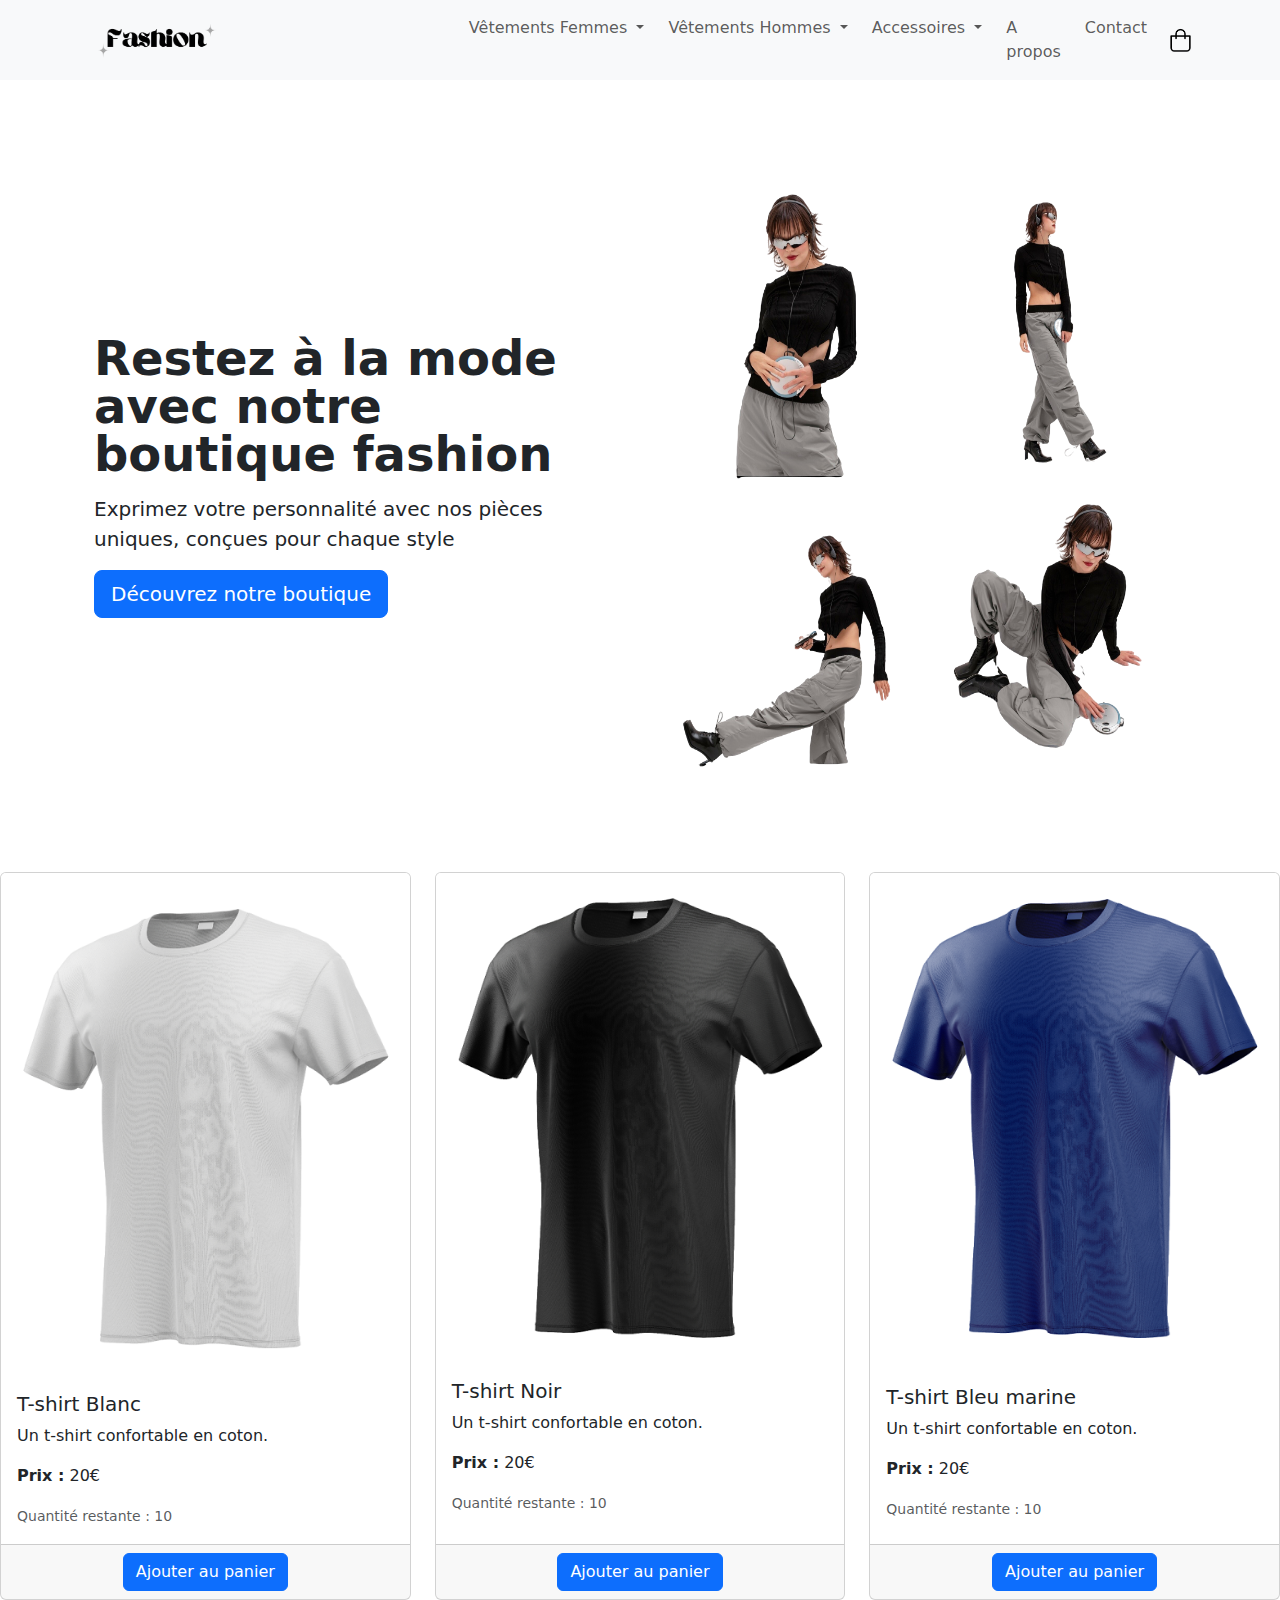
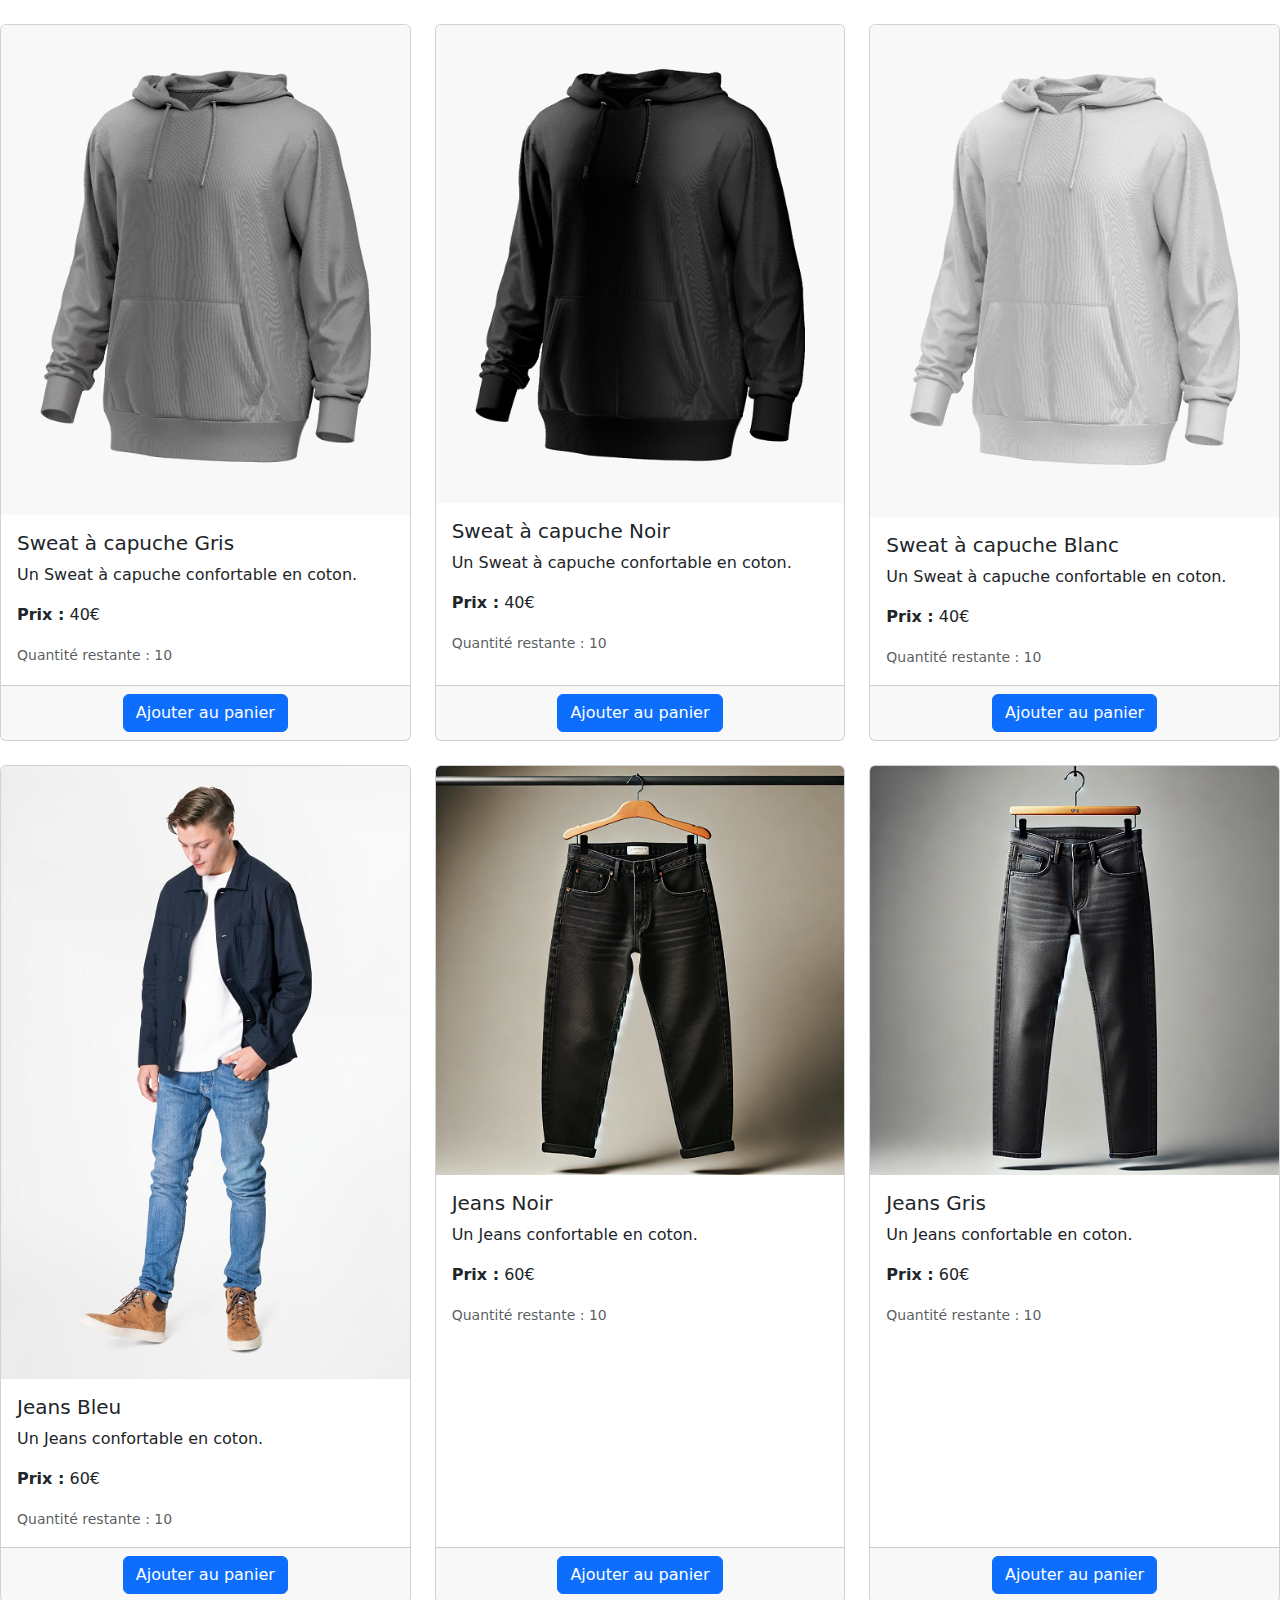
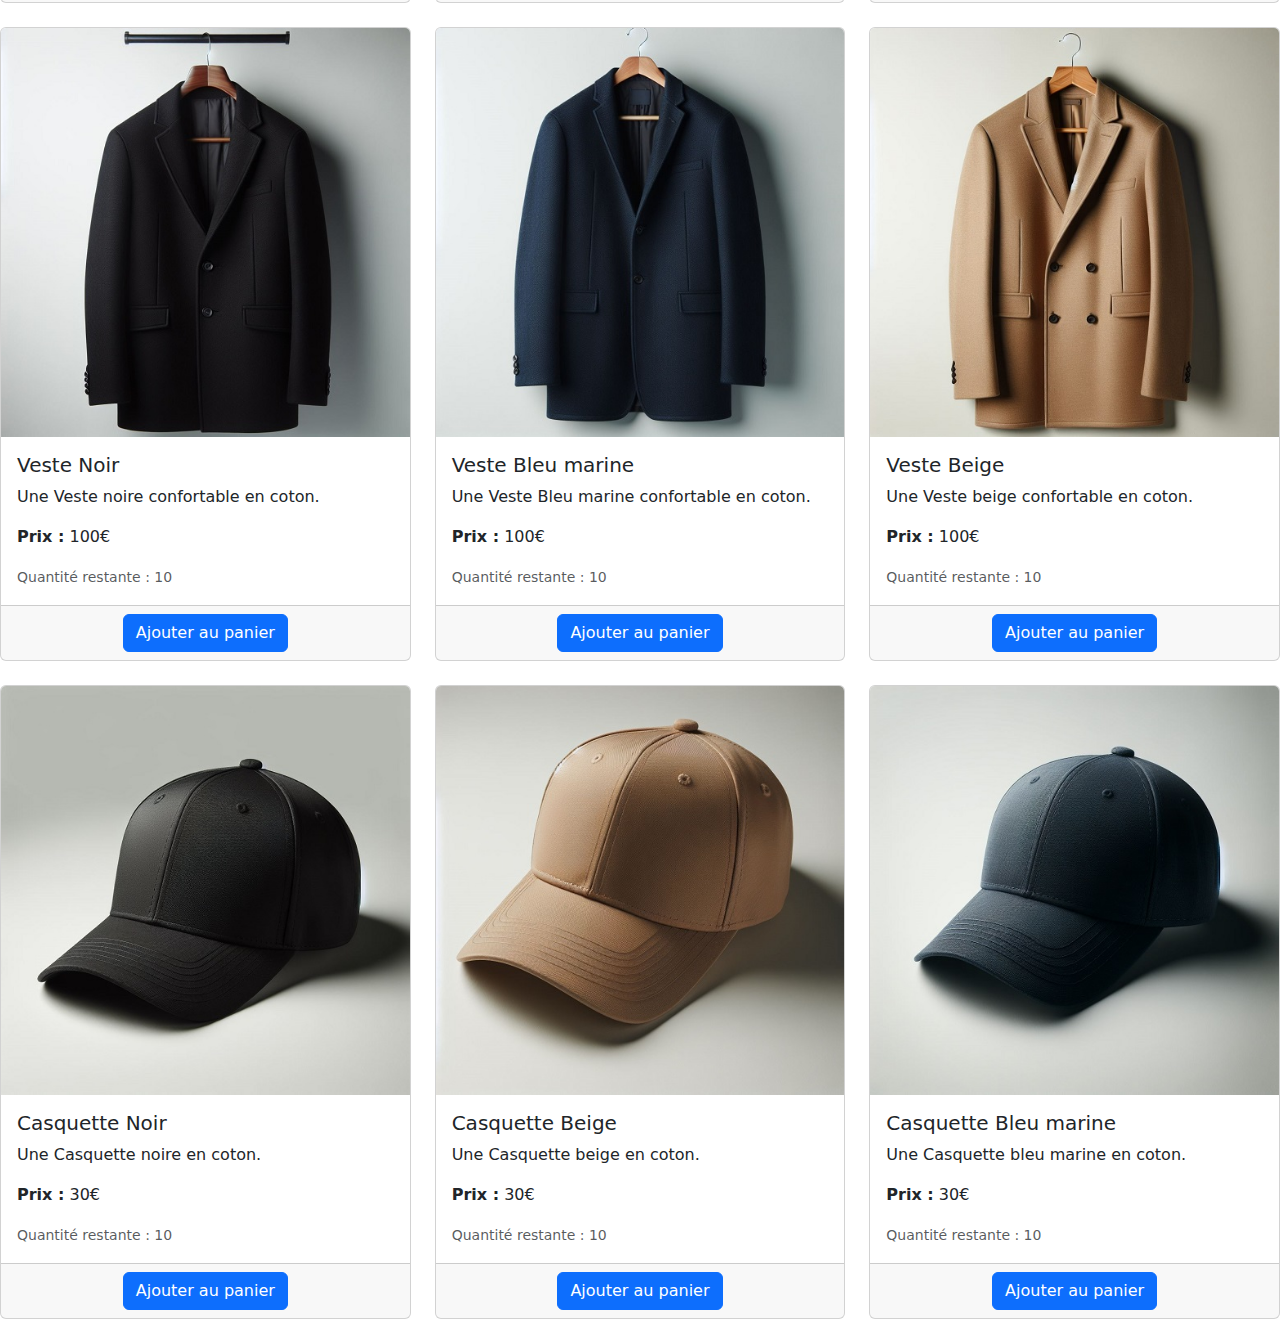
==== index.html @ fe8baa56 "ajout photo banniere, et mise en place banniere html" ====
<!DOCTYPE html>
<html lang="fr">
<head>
    <meta charset="utf-8">
    <meta name="viewport" content="width=device-width, initial-scale=1" />
    <link  rel="stylesheet"  href="style.css">
    <link href="https://cdn.jsdelivr.net/npm/bootstrap@5.3.3/dist/css/bootstrap.min.css" rel="stylesheet" integrity="sha384-QWTKZyjpPEjISv5WaRU9OFeRpok6YctnYmDr5pNlyT2bRjXh0JMhjY6hW+ALEwIH" crossorigin="anonymous">
    <title>Boutique E-Commerce</title>
</head>
<body>
<header>
    <nav class="navbar navbar-expand-lg bg-body-tertiary">
        <div class="container d-flex justify-content-between">
            <a class="navbar-brand" href="#"><img src="images/logo.png" id="logo"></a>

            <button class="navbar-toggler" type="button" data-bs-toggle="collapse" data-bs-target="#navbarSupportedContent" aria-controls="navbarSupportedContent" aria-expanded="false" aria-label="Toggle navigation">
                <span class="navbar-toggler-icon"></span>
            </button>

            <div class="collapse navbar-collapse" id="navbarSupportedContent">
                <ul class="navbar-nav mb-2 mb-lg-0 ms-5 d-flex justify-content-end">
                    <li class="nav-item dropdown me-2">
                        <a class="nav-link dropdown-toggle" href="#" role="button" data-bs-toggle="dropdown" aria-expanded="false">
                            Vêtements Femmes
                        </a>
                        <ul class="dropdown-menu">
                            <li><a class="dropdown-item" href="#">Hauts</a></li>
                            <li><a class="dropdown-item" href="#">Pantalons</a></li>
                        </ul>
                    </li>
                    <li class="nav-item dropdown me-2">
                        <a class="nav-link dropdown-toggle" href="#" role="button" data-bs-toggle="dropdown" aria-expanded="false">
                            Vêtements Hommes
                        </a>
                        <ul class="dropdown-menu">
                            <li><a class="dropdown-item" href="#">Hauts</a></li>
                            <li><a class="dropdown-item" href="#">Pantalons</a></li>
                        </ul>
                    </li>
                    <li class="nav-item dropdown me-2">
                        <a class="nav-link dropdown-toggle" href="#" role="button" data-bs-toggle="dropdown" aria-expanded="false">
                            Accessoires
                        </a>
                        <ul class="dropdown-menu">
                            <li><a class="dropdown-item" href="#">Bijoux</a></li>
                            <li><a class="dropdown-item" href="#">Casquettes</a></li>
                        </ul>
                    </li>
                    <li class="nav-item me-2">
                        <a class="nav-link" href="#">A propos</a>
                    </li>
                    <li class="nav-item me-2">
                        <a class="nav-link" href="#">Contact</a>
                    </li>
                </ul>

                <a href="#" class="nav-link">
                    <img src="images/panier.png" alt="icone panier" id="panier">
                </a>
            </div>
        </div>
    </nav>
</header>
<main>
    <div class="container  px-4 py-5">
        <div class="row flex-lg-row-reverse align-items-center g-5 py-5">
            <div class="col-10 col-sm-8 col-lg-6">
                <img src="images/banniere1.png" class="d-block mx-lg-auto img-fluid" alt="banniere" id="banniere">
            </div>
            <div class="col-lg-6">
                <h1 class="display-5 fw-bold  lh-1 mb-3">Restez à la mode avec notre boutique fashion</h1>
                <p class="lead">Exprimez votre personnalité avec nos pièces uniques, conçues pour chaque style</p>
                <div class="mx-auto">
                    <button type="button" class="btn btn-primary btn-lg mx-auto">Découvrez notre boutique</button>

                </div>
            </div>
        </div>
    </div>
</main>

<div id="catalogue" class="row"></div>







<script src="index.js"></script>
<script src="https://cdn.jsdelivr.net/npm/bootstrap@5.3.3/dist/js/bootstrap.bundle.min.js" integrity="sha384-YvpcrYf0tY3lHB60NNkmXc5s9fDVZLESaAA55NDzOxhy9GkcIdslK1eN7N6jIeHz" crossorigin="anonymous"></script>
</body>
</html>
---- style.css ----
body{
    margin: 0;
    padding: 0;
}

#logo{
    width: 50%;
    height: 50%;
}
#panier{
    width: 35px;
    height: 35px;
}
#banniere{
    width: 600px;
    height: 600px;

}
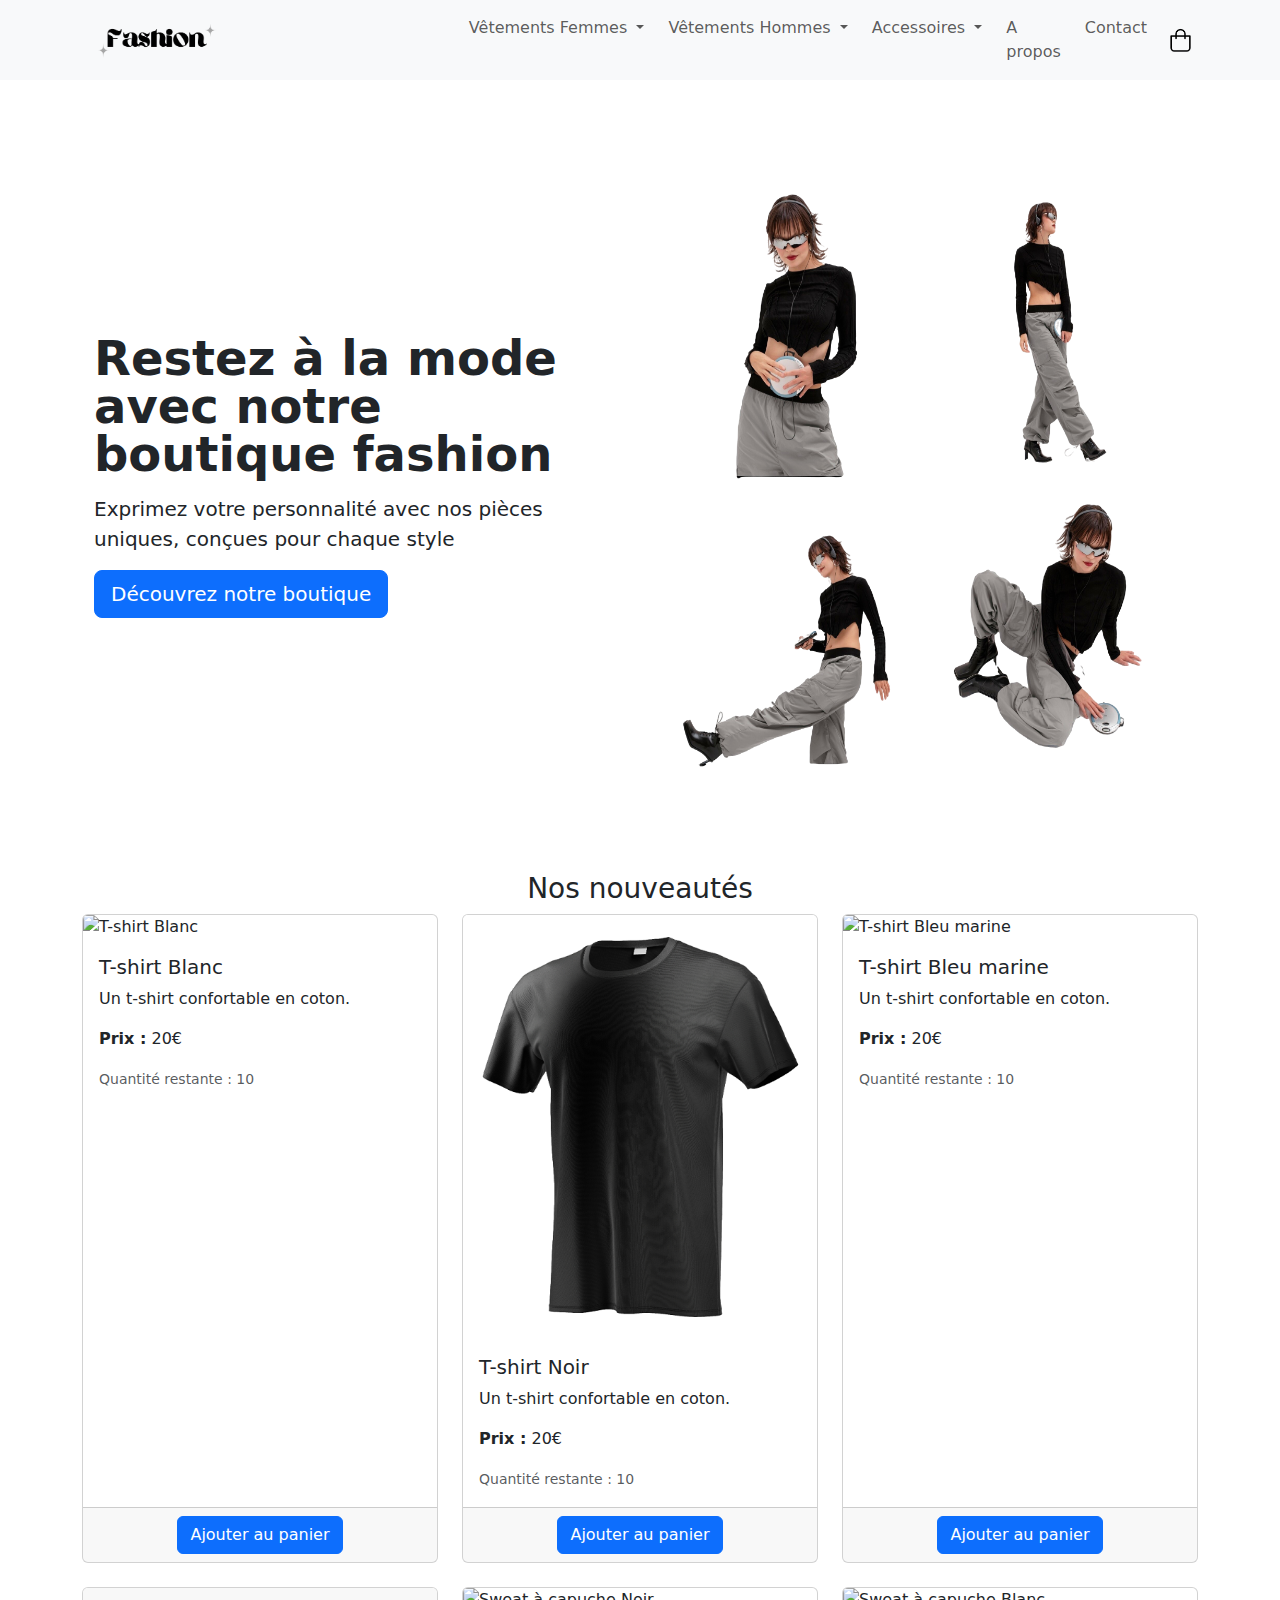
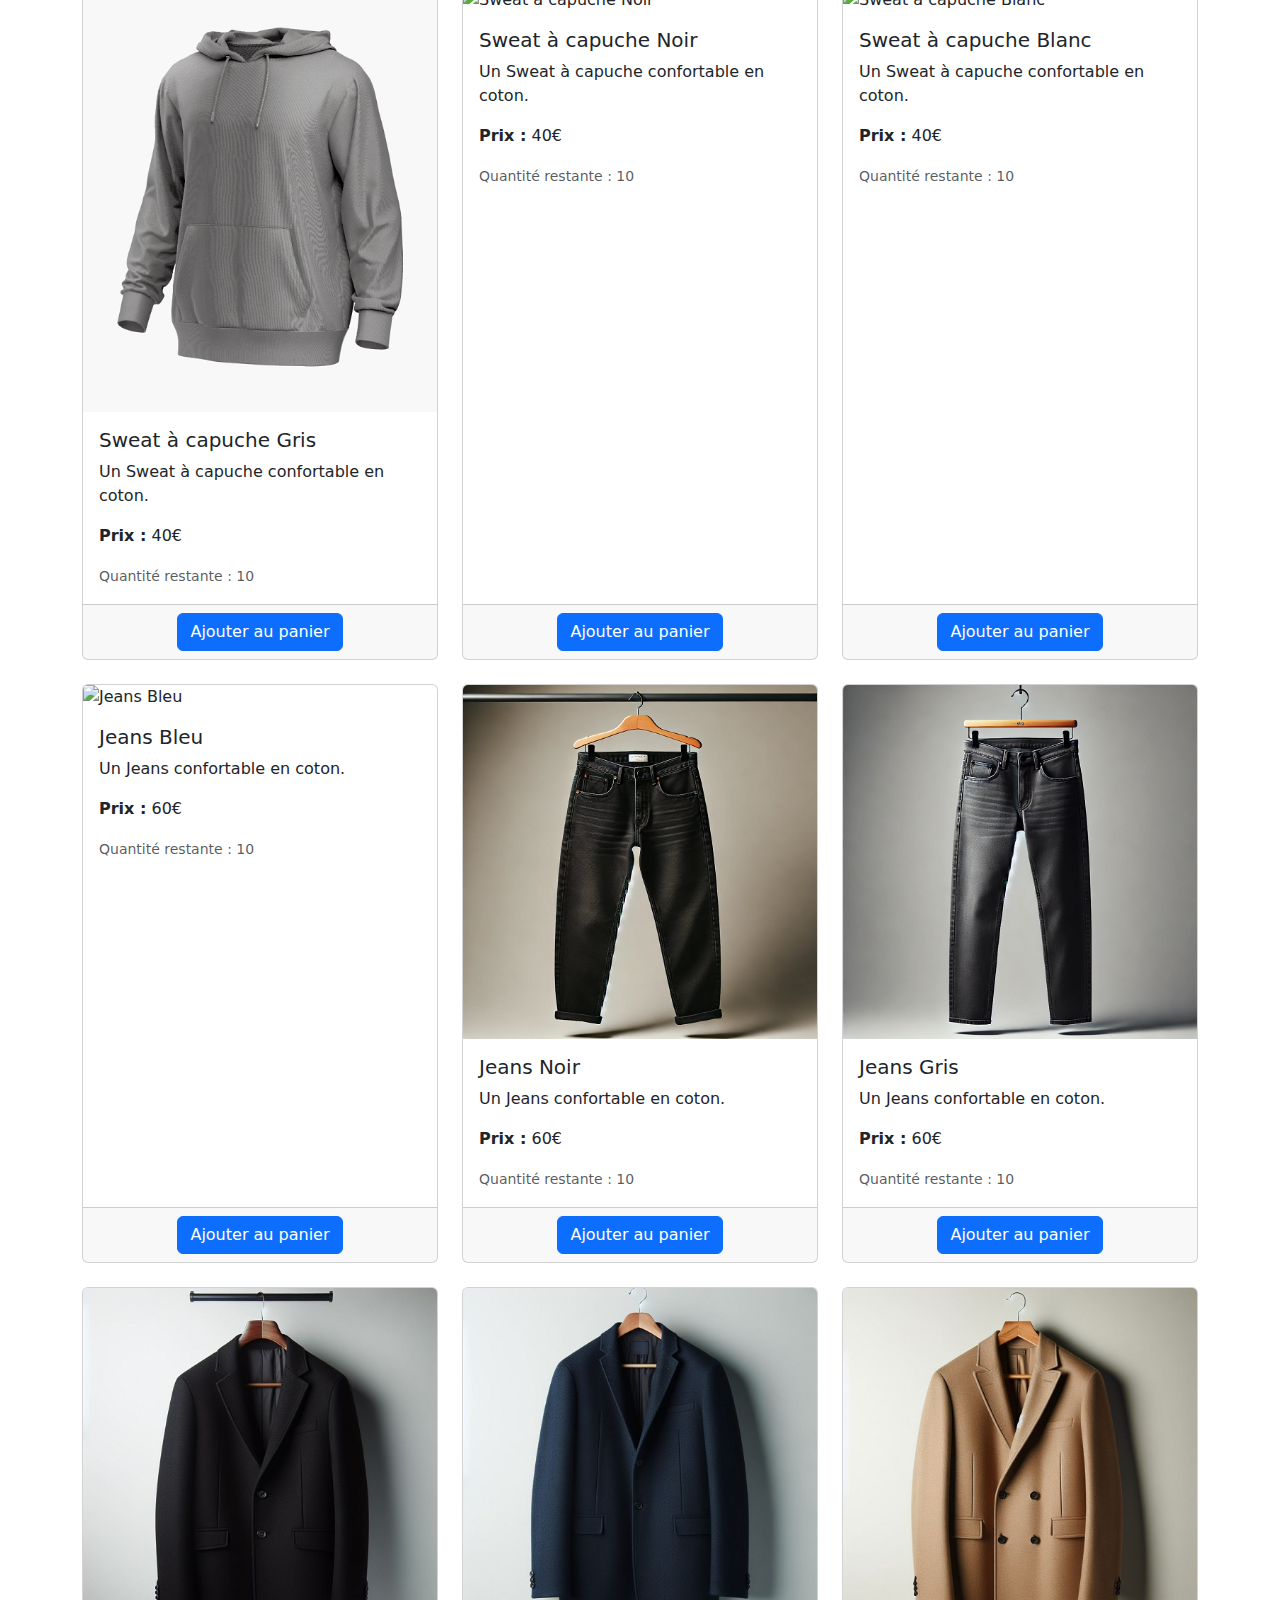
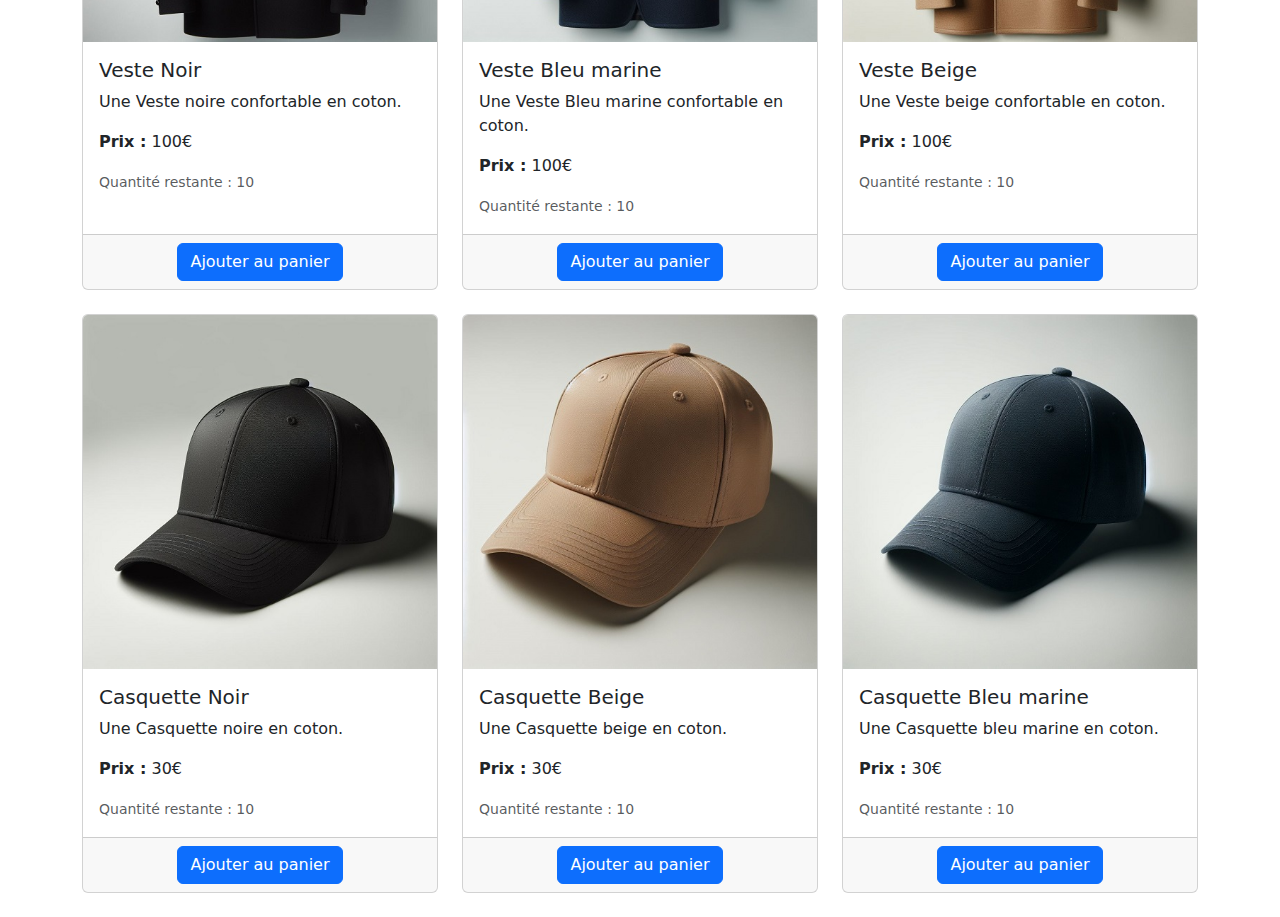
==== commit 73ba97f1: "ajout de la section produits" ====
--- a/index.html
+++ b/index.html
@@ -79,7 +79,20 @@
     </div>
 </main>
 
-<div id="catalogue" class="row"></div>
+<section class="section-products">
+    <div class="container">
+        <div class="row justify-content-center text-center">
+            <div class="col-md-8 col-lg-6">
+                <div class="header">
+                    <h3>Nos nouveautés</h3>
+                </div>
+            </div>
+        </div>
+        <div id="catalogue" class="row">
+
+        </div>
+    </div>
+</section>
 
 
 
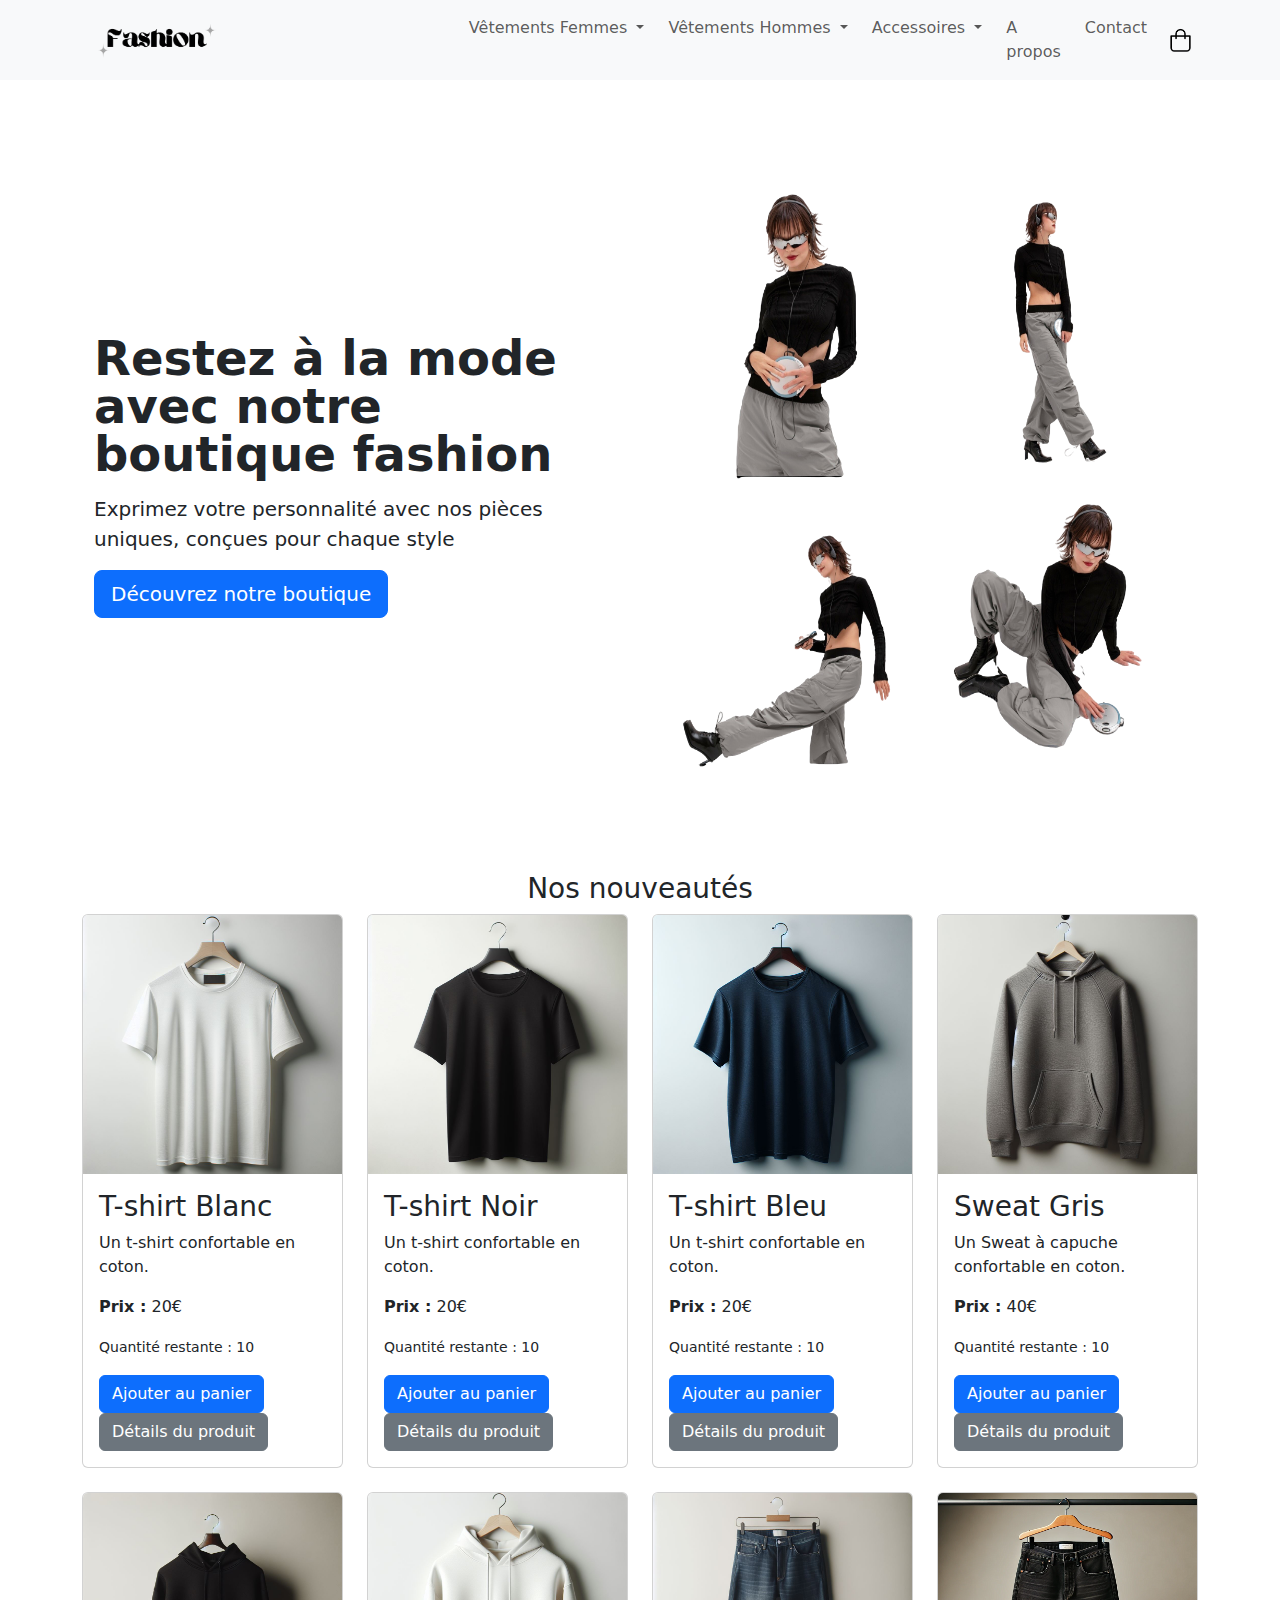
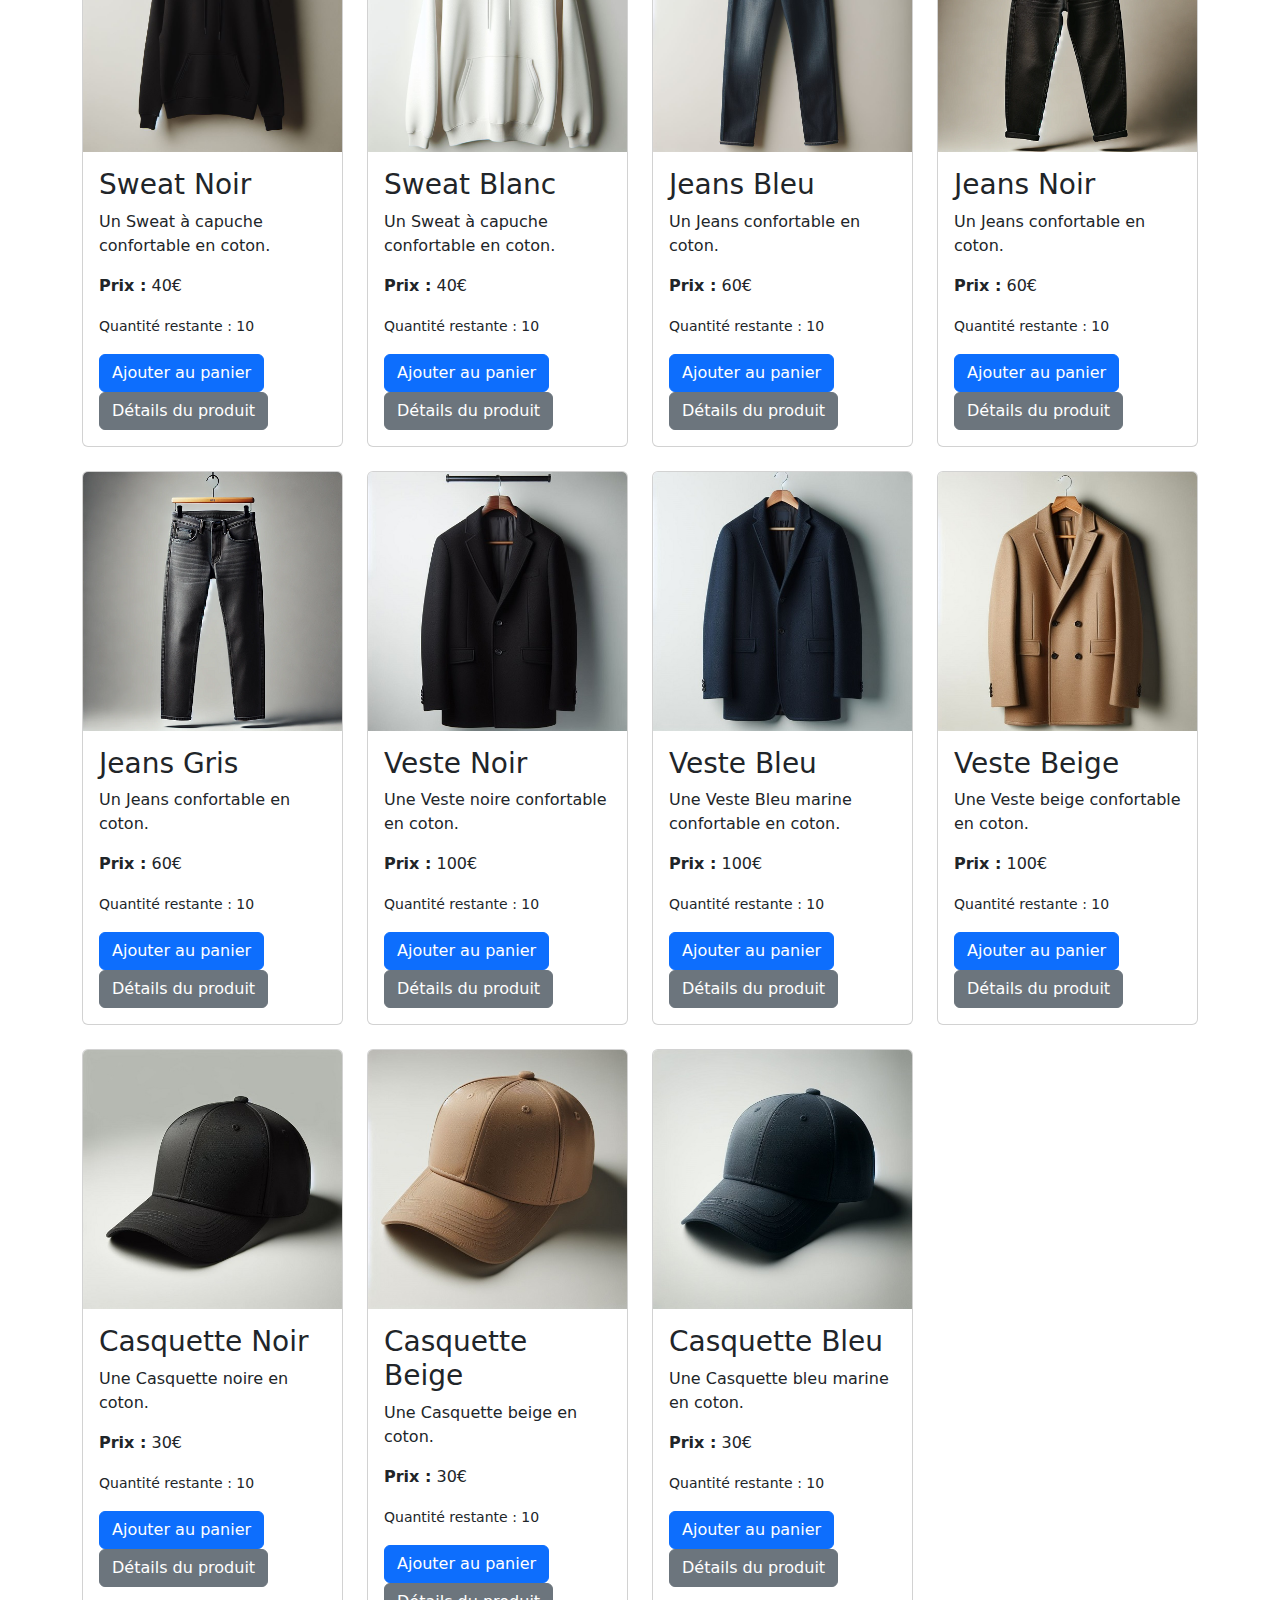
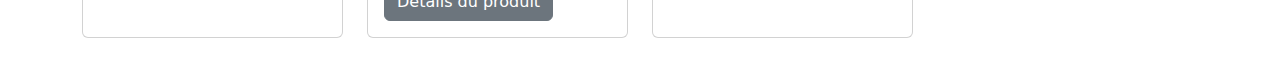
==== commit c3757263: "ajout de la font montserrat" ====
--- a/index.html
+++ b/index.html
@@ -6,6 +6,9 @@
     <link  rel="stylesheet"  href="style.css">
     <link href="https://cdn.jsdelivr.net/npm/bootstrap@5.3.3/dist/css/bootstrap.min.css" rel="stylesheet" integrity="sha384-QWTKZyjpPEjISv5WaRU9OFeRpok6YctnYmDr5pNlyT2bRjXh0JMhjY6hW+ALEwIH" crossorigin="anonymous">
     <title>Boutique E-Commerce</title>
+    <link rel="preconnect" href="https://fonts.googleapis.com">
+    <link rel="preconnect" href="https://fonts.gstatic.com" crossorigin>
+    <link href="https://fonts.googleapis.com/css2?family=Montserrat:ital,wght@0,100..900;1,100..900&display=swap" rel="stylesheet">
 </head>
 <body>
 <header>
--- a/style.css
+++ b/style.css
@@ -15,4 +15,10 @@
     width: 600px;
     height: 600px;
 
+}
+
+#photoProduits{
+    width: 20em;
+    height: 20em;
+    margin: 0 auto;
 }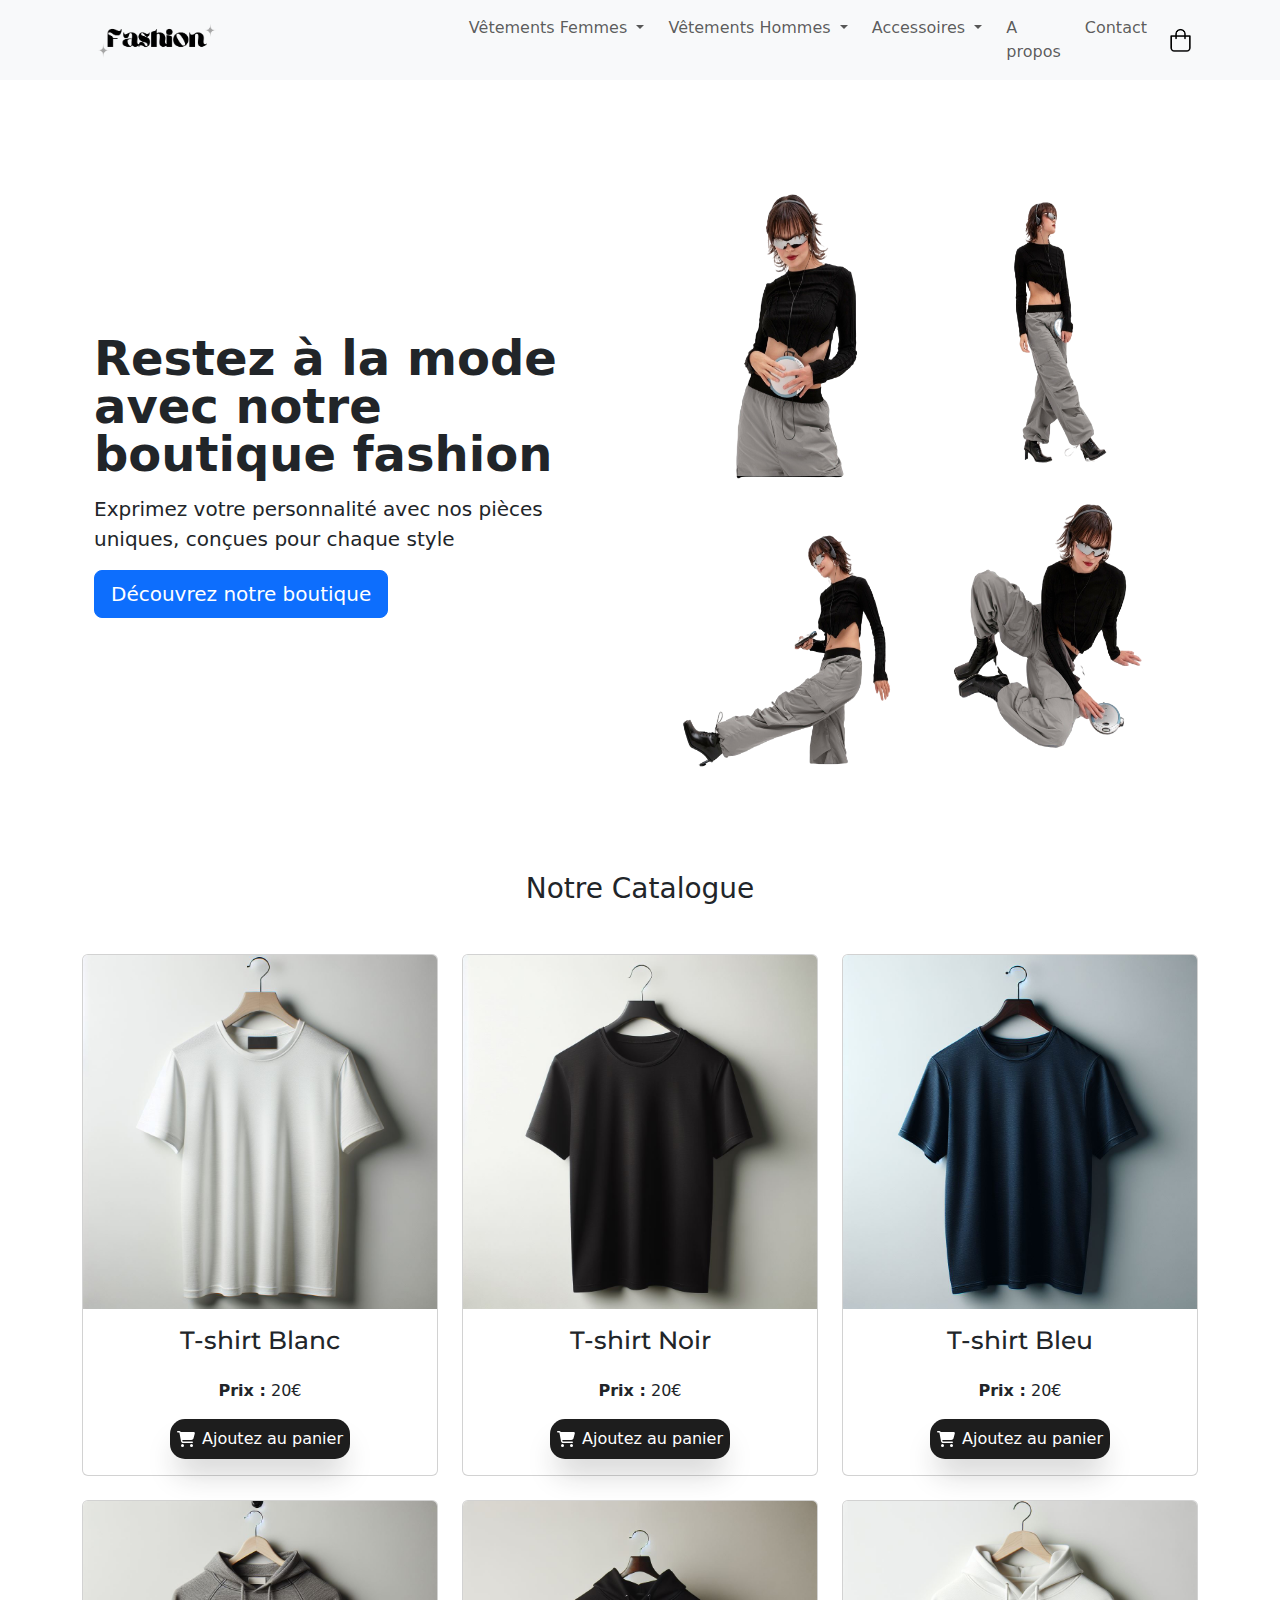
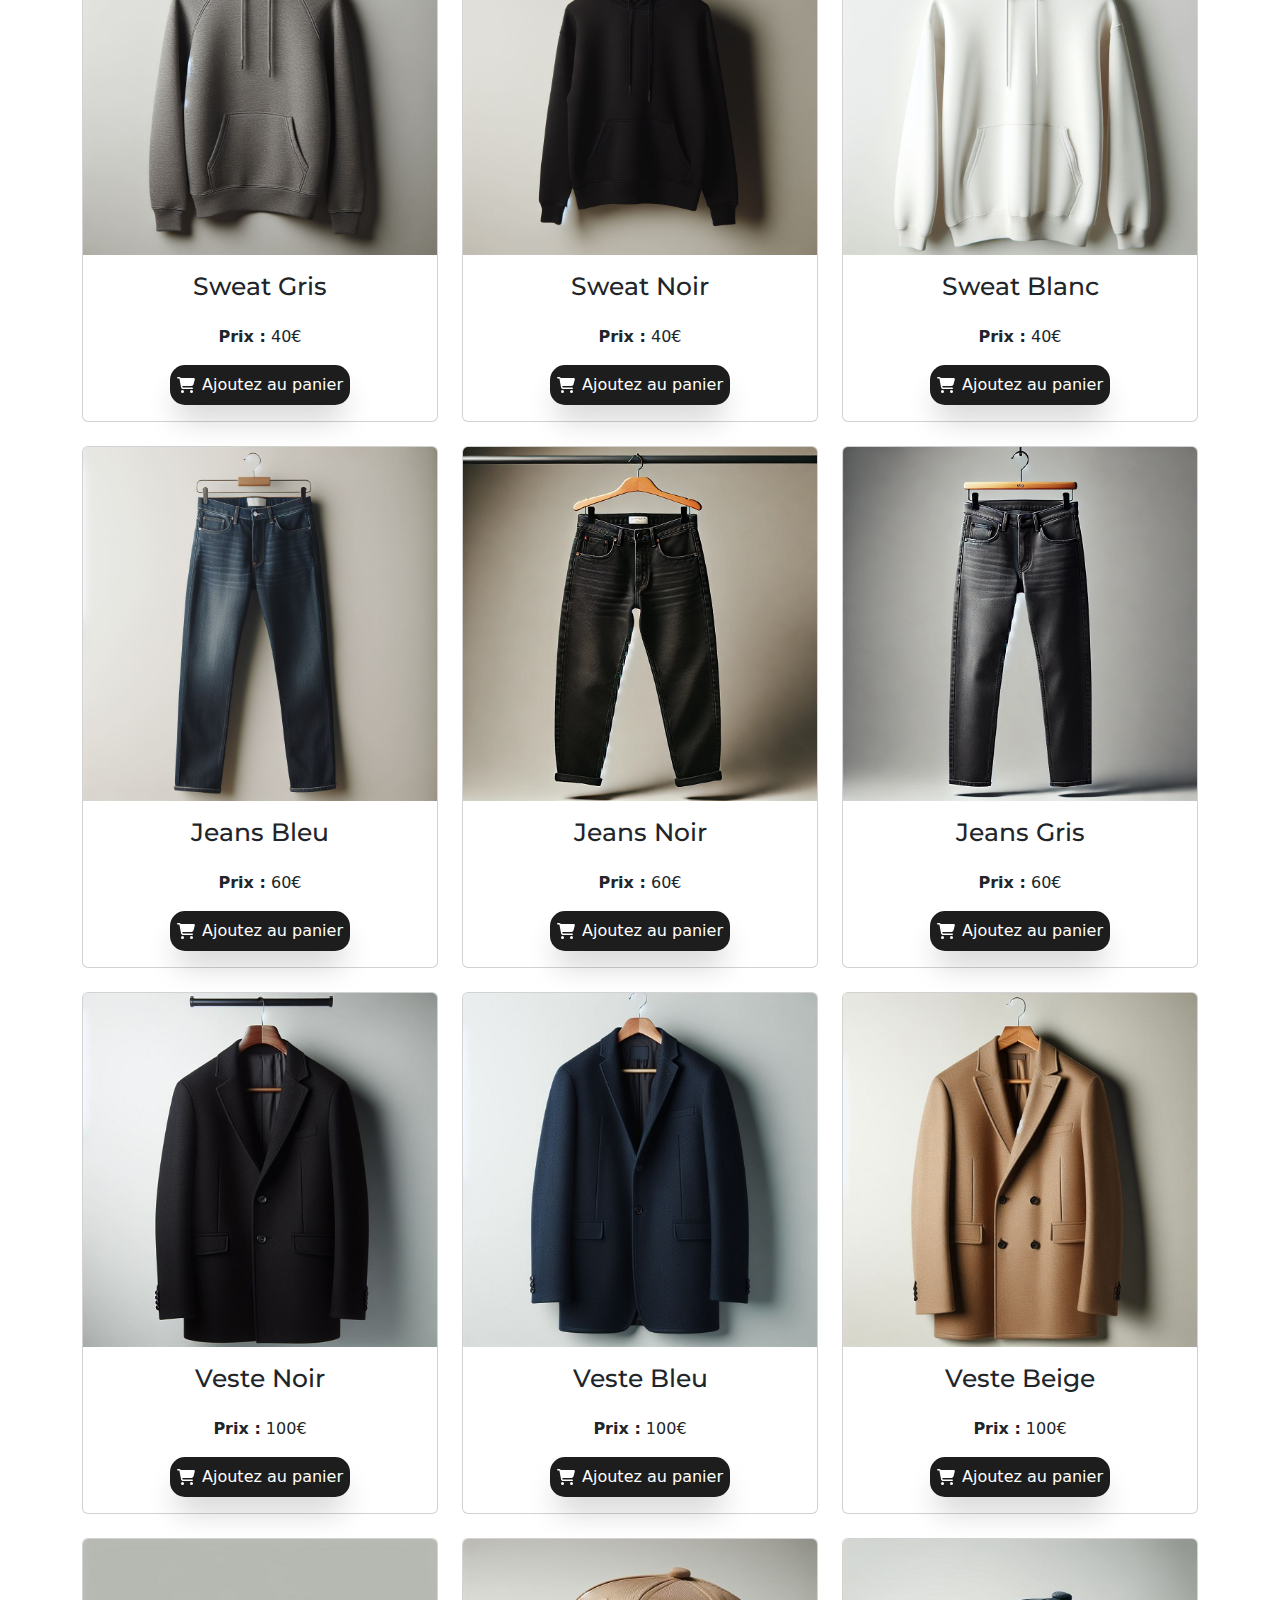
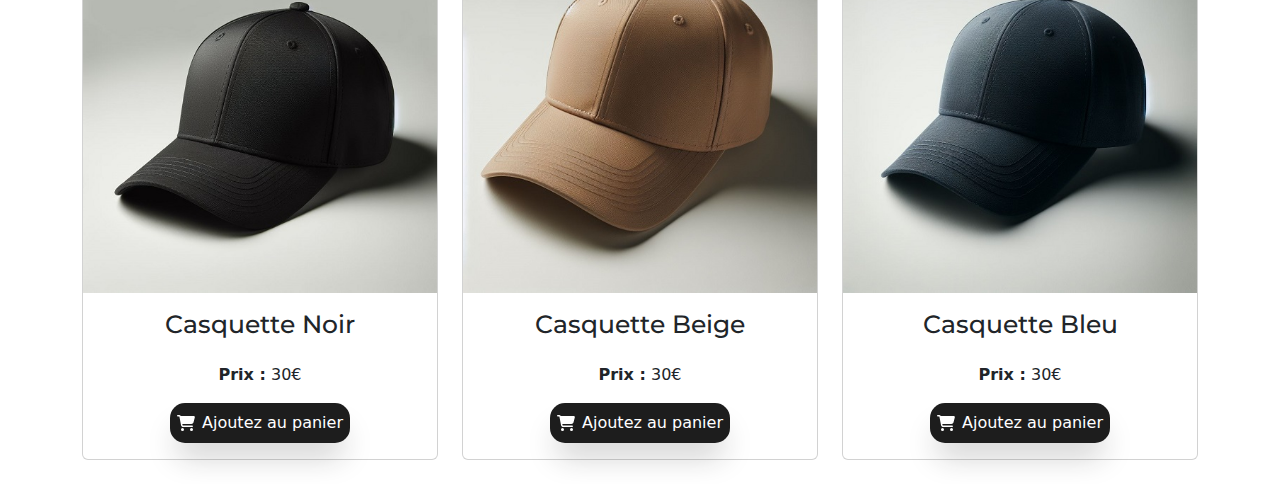
==== commit 05f06051: "ajout de la police poppins" ====
--- a/index.html
+++ b/index.html
@@ -9,6 +9,7 @@
     <link rel="preconnect" href="https://fonts.googleapis.com">
     <link rel="preconnect" href="https://fonts.gstatic.com" crossorigin>
     <link href="https://fonts.googleapis.com/css2?family=Montserrat:ital,wght@0,100..900;1,100..900&display=swap" rel="stylesheet">
+    <link href="https://fonts.googleapis.com/css2?family=Poppins:ital,wght@0,100;0,200;0,300;0,400;0,500;0,600;0,700;0,800;0,900;1,100;1,200;1,300;1,400;1,500;1,600;1,700;1,800;1,900&display=swap" rel="stylesheet">
 </head>
 <body>
 <header>
@@ -87,7 +88,7 @@
         <div class="row justify-content-center text-center">
             <div class="col-md-8 col-lg-6">
                 <div class="header">
-                    <h3>Nos nouveautés</h3>
+                    <h3 class="mb-5" id="titreCatalogue">Notre Catalogue</h3>
                 </div>
             </div>
         </div>
--- a/style.css
+++ b/style.css
@@ -1,3 +1,5 @@
+@import url('https://fonts.googleapis.com/css2?family=Montserrat:ital,wght@0,100..900;1,100..900&display=swap');
+
 body{
     margin: 0;
     padding: 0;
@@ -21,4 +23,110 @@
     width: 20em;
     height: 20em;
     margin: 0 auto;
+}
+
+.product-title{
+    font-family: "Montserrat", sans-serif;
+    font-size: 25px;
+}
+.card-img-top{
+    cursor: pointer;
+}
+.view-details {
+    display: flex;
+    align-items: center;
+    justify-content: center;
+    cursor: pointer;
+    transition: all 0.3s linear;
+    border-radius: 10px;
+    padding: 10px 20px;
+    background-color: transparent;
+    border: none;
+}
+
+.view-details > svg {
+    margin-left: 5px;
+    transition: all 0.4s ease-in;
+}
+
+.view-details:hover > svg {
+    font-size: 1.2em;
+    transform: translateX(6px);
+}
+
+.view-details:hover {
+    box-shadow: 10px 10px 40px #d1d1d1;
+    transform: translateY(-5px);
+}
+
+/*Bouton ajoutez au panier*/
+.cartBtn {
+    width: 180px;
+    height: 40px;
+    border: none;
+    border-radius: 15px;
+    display: flex;
+    align-items: center;
+    justify-content: center;
+    gap: 7px;
+    color: white;
+    font-weight: 500;
+    position: relative;
+    background-color: rgb(29, 29, 29);
+    box-shadow: 0 20px 30px -7px rgba(27, 27, 27, 0.219);
+    transition: all 0.3s ease-in-out;
+    cursor: pointer;
+    overflow: hidden;
+}
+
+.cart {
+    z-index: 2;
+}
+
+.cartBtn:active {
+    transform: scale(0.96);
+}
+
+.product {
+    position: absolute;
+    width: 12px;
+    border-radius: 3px;
+    content: "";
+    left: 23px;
+    bottom: 23px;
+    opacity: 0;
+    z-index: 1;
+    fill: rgb(211, 211, 211);
+}
+
+.cartBtn:hover .product {
+    animation: slide-in-top 1.2s cubic-bezier(0.250, 0.460, 0.450, 0.940) both;
+}
+
+@keyframes slide-in-top {
+    0% {
+        transform: translateY(-30px);
+        opacity: 1;
+    }
+
+    100% {
+        transform: translateY(0) rotate(-90deg);
+        opacity: 1;
+    }
+}
+
+.cartBtn:hover .cart {
+    animation: slide-in-left 1s cubic-bezier(0.250, 0.460, 0.450, 0.940) both;
+}
+
+@keyframes slide-in-left {
+    0% {
+        transform: translateX(-10px);
+        opacity: 0;
+    }
+
+    100% {
+        transform: translateX(0);
+        opacity: 1;
+    }
 }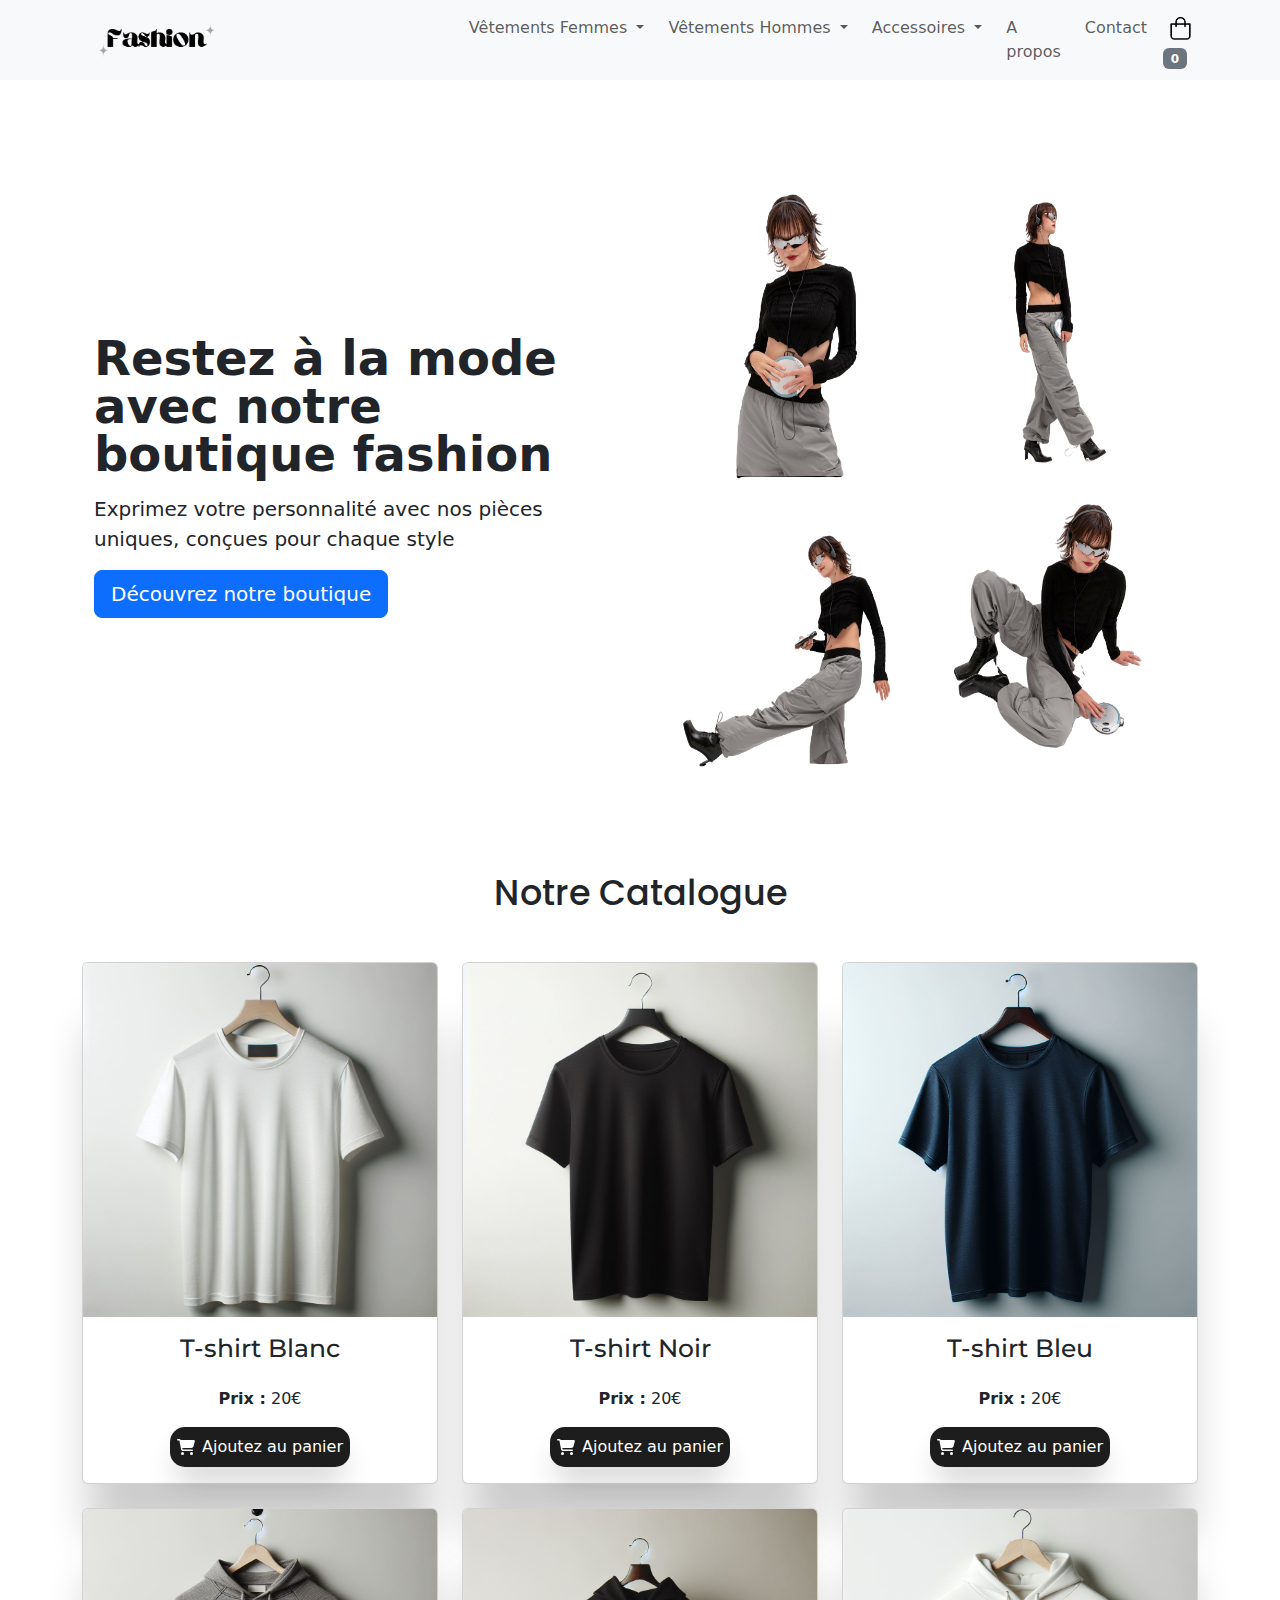
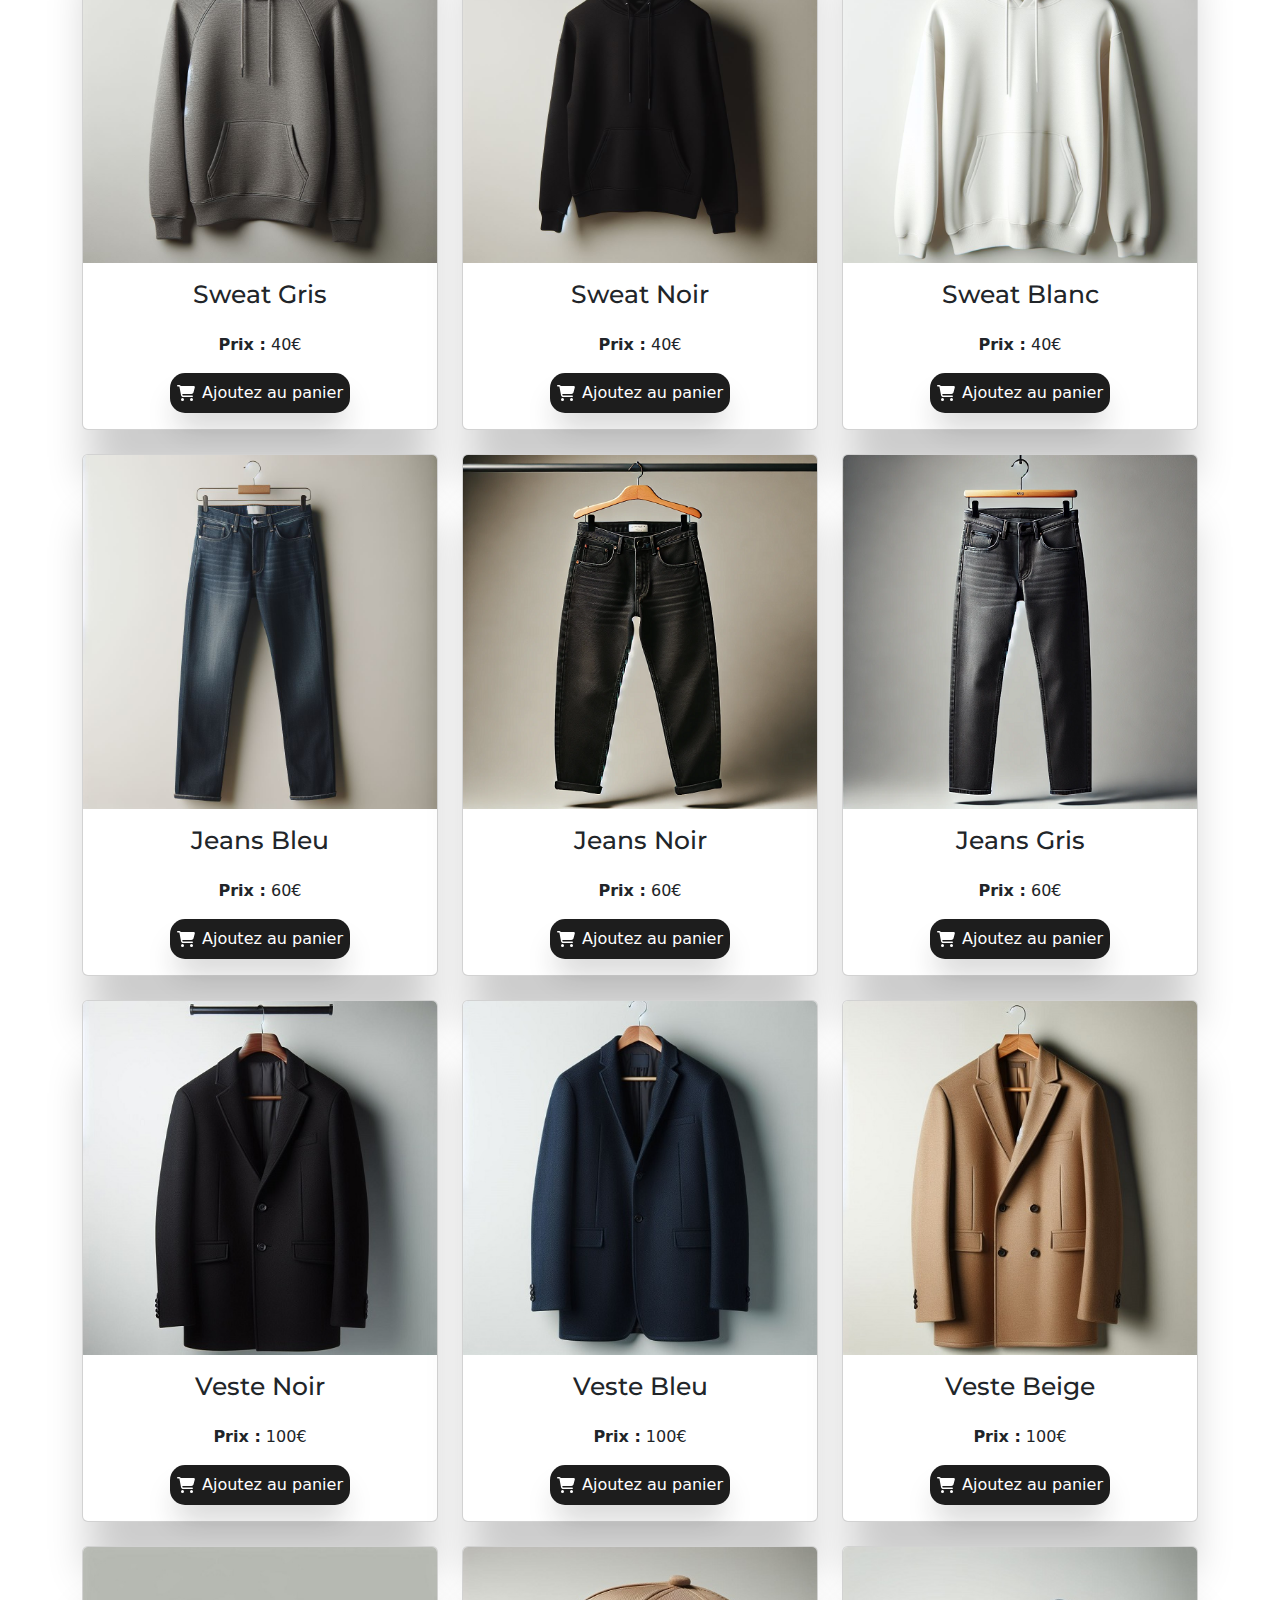
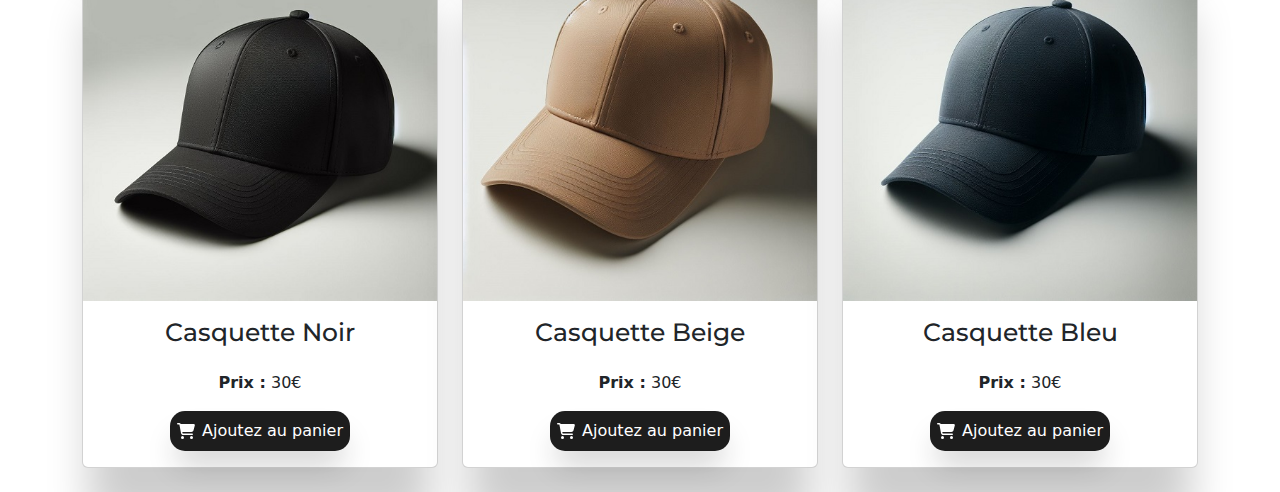
==== commit 0bbd7647: "ajout au panier à corriger" ====
--- a/index.html
+++ b/index.html
@@ -60,6 +60,7 @@
 
                 <a href="#" class="nav-link">
                     <img src="images/panier.png" alt="icone panier" id="panier">
+                    <span id="cart-count" class="badge bg-secondary">0</span>
                 </a>
             </div>
         </div>
@@ -92,9 +93,7 @@
                 </div>
             </div>
         </div>
-        <div id="catalogue" class="row">
-
-        </div>
+        <div id="catalogue" class="row"></div>
     </div>
 </section>
 
--- a/style.css
+++ b/style.css
@@ -1,4 +1,5 @@
 @import url('https://fonts.googleapis.com/css2?family=Montserrat:ital,wght@0,100..900;1,100..900&display=swap');
+@import url('https://fonts.googleapis.com/css2?family=Poppins:ital,wght@0,100;0,200;0,300;0,400;0,500;0,600;0,700;0,800;0,900;1,100;1,200;1,300;1,400;1,500;1,600;1,700;1,800;1,900&display=swap');
 
 body{
     margin: 0;
@@ -129,4 +130,16 @@
         transform: translateX(0);
         opacity: 1;
     }
+}
+
+#titreCatalogue{
+    font-family: "Poppins", sans-serif;
+    font-weight: 500;
+    font-style: normal;
+    font-size: 35px;
+}
+
+.card{
+    box-shadow: rgba(0, 0, 0, 0.2) 0px 60px 40px -7px;
+
 }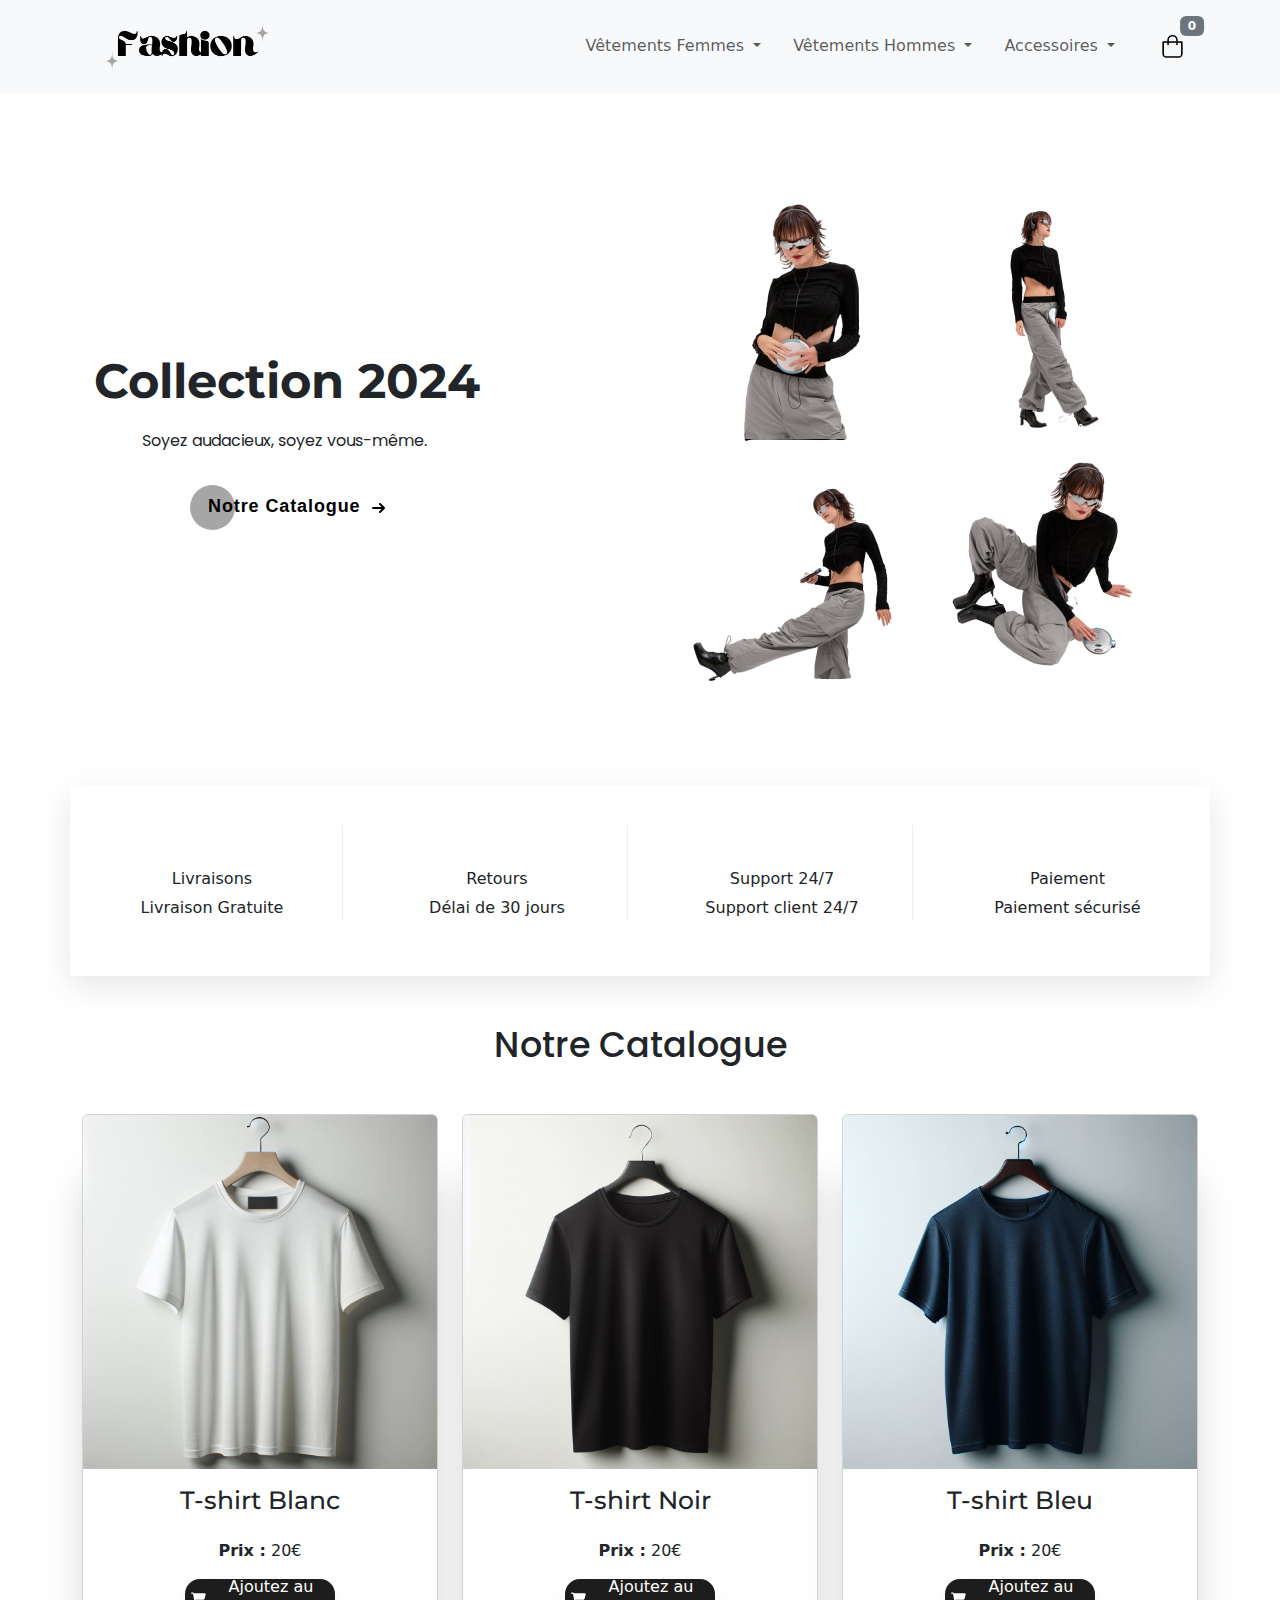
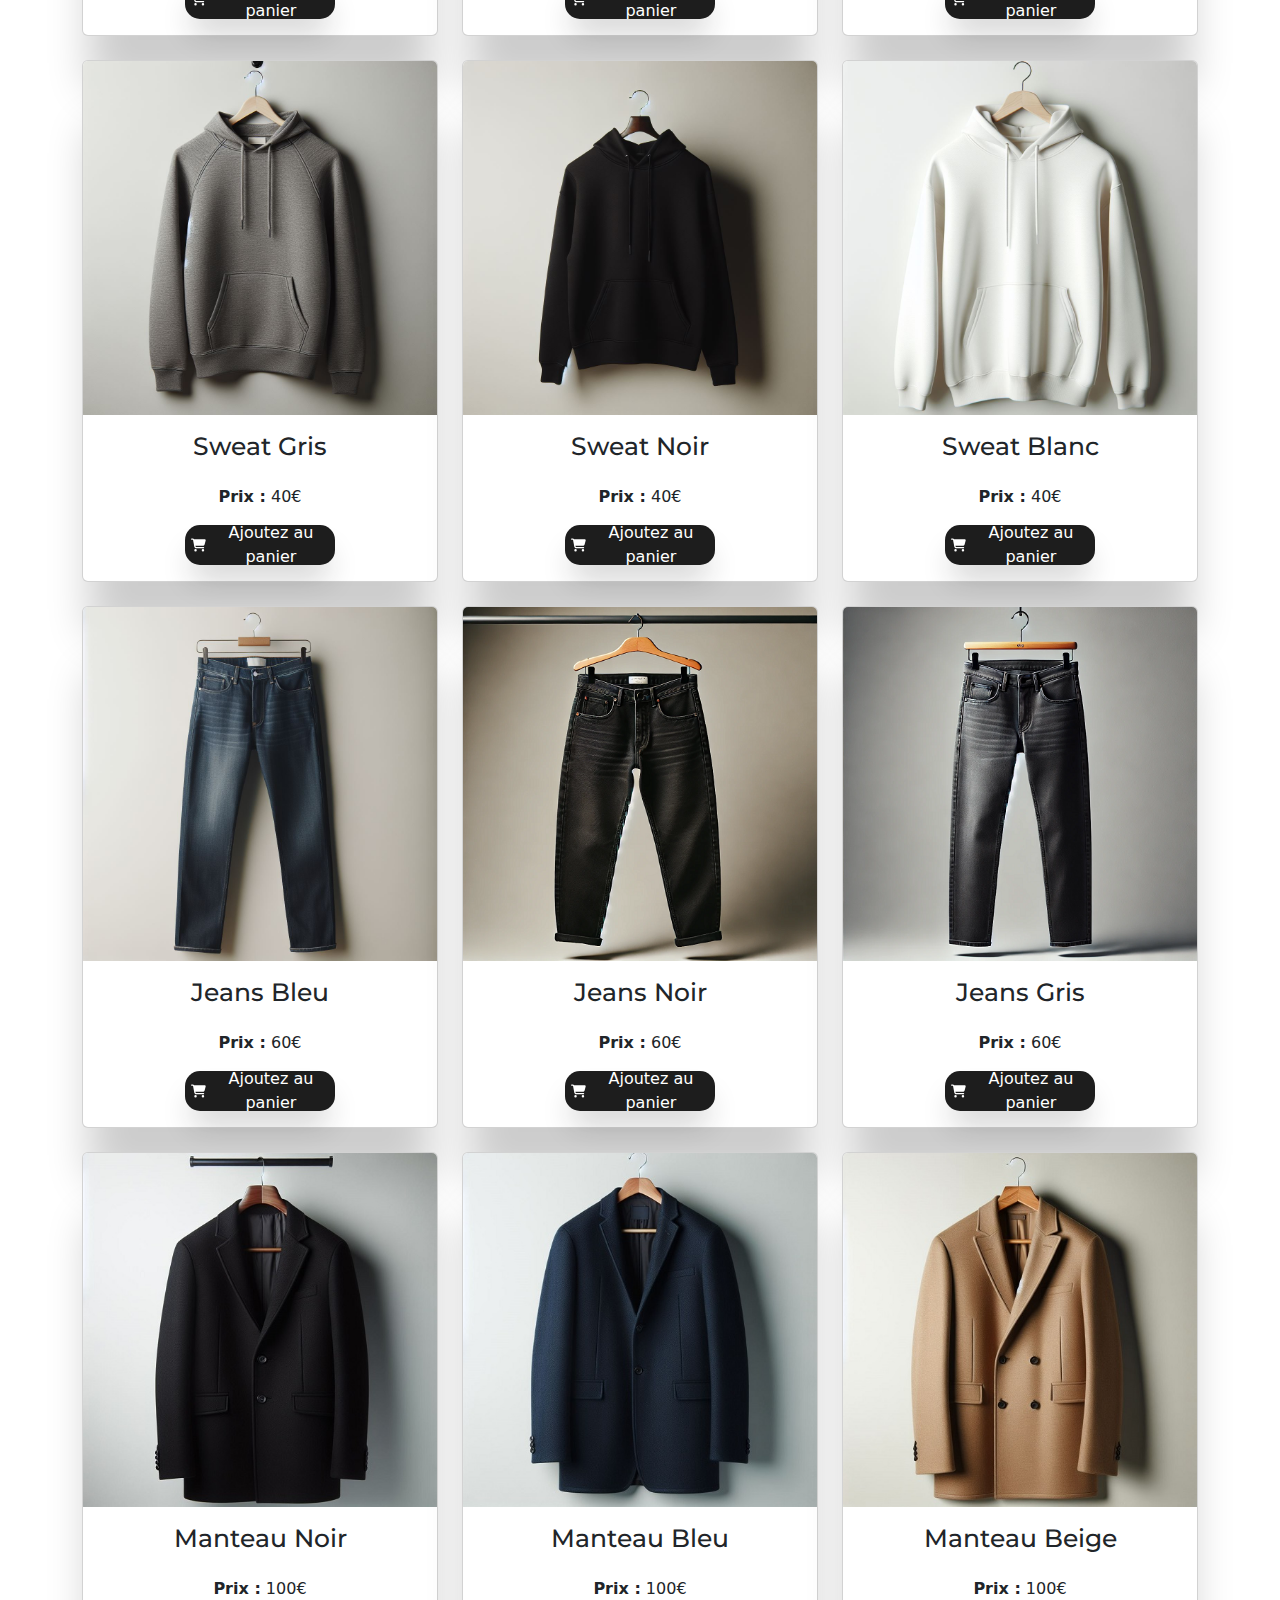
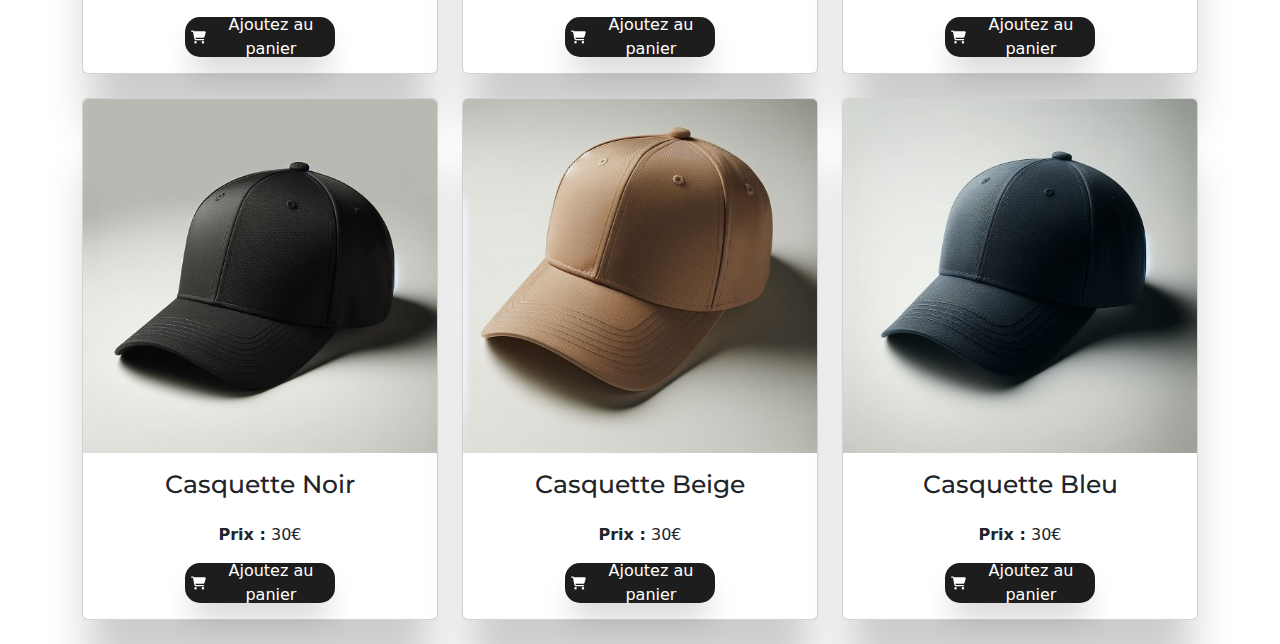
==== commit 39dafe05: "ajout offcanvas panier, section features, correction nav etc" ====
--- a/index.html
+++ b/index.html
@@ -5,7 +5,8 @@
     <meta name="viewport" content="width=device-width, initial-scale=1" />
     <link  rel="stylesheet"  href="style.css">
     <link href="https://cdn.jsdelivr.net/npm/bootstrap@5.3.3/dist/css/bootstrap.min.css" rel="stylesheet" integrity="sha384-QWTKZyjpPEjISv5WaRU9OFeRpok6YctnYmDr5pNlyT2bRjXh0JMhjY6hW+ALEwIH" crossorigin="anonymous">
-    <title>Boutique E-Commerce</title>
+    <title>Fashion Boutique</title>
+    <link rel="icon" href="images/cintre.png" />
     <link rel="preconnect" href="https://fonts.googleapis.com">
     <link rel="preconnect" href="https://fonts.gstatic.com" crossorigin>
     <link href="https://fonts.googleapis.com/css2?family=Montserrat:ital,wght@0,100..900;1,100..900&display=swap" rel="stylesheet">
@@ -14,17 +15,22 @@
 <body>
 <header>
     <nav class="navbar navbar-expand-lg bg-body-tertiary">
-        <div class="container d-flex justify-content-between">
-            <a class="navbar-brand" href="#"><img src="images/logo.png" id="logo"></a>
+        <div class="container">
 
-            <button class="navbar-toggler" type="button" data-bs-toggle="collapse" data-bs-target="#navbarSupportedContent" aria-controls="navbarSupportedContent" aria-expanded="false" aria-label="Toggle navigation">
+            <a class="navbar-brand" href="#">
+                <img src="images/logo.png" id="logo" alt="logo">
+            </a>
+
+
+            <button class="navbar-toggler" type="button" data-bs-toggle="collapse" data-bs-target="#navbarSupportedContent">
                 <span class="navbar-toggler-icon"></span>
             </button>
 
-            <div class="collapse navbar-collapse" id="navbarSupportedContent">
-                <ul class="navbar-nav mb-2 mb-lg-0 ms-5 d-flex justify-content-end">
-                    <li class="nav-item dropdown me-2">
-                        <a class="nav-link dropdown-toggle" href="#" role="button" data-bs-toggle="dropdown" aria-expanded="false">
+
+            <div class="collapse navbar-collapse justify-content-end" id="navbarSupportedContent">
+                <ul class="navbar-nav me-3">
+                    <li class="nav-item dropdown">
+                        <a class="nav-link dropdown-toggle" href="#" role="button" data-bs-toggle="dropdown">
                             Vêtements Femmes
                         </a>
                         <ul class="dropdown-menu">
@@ -32,8 +38,8 @@
                             <li><a class="dropdown-item" href="#">Pantalons</a></li>
                         </ul>
                     </li>
-                    <li class="nav-item dropdown me-2">
-                        <a class="nav-link dropdown-toggle" href="#" role="button" data-bs-toggle="dropdown" aria-expanded="false">
+                    <li class="nav-item dropdown">
+                        <a class="nav-link dropdown-toggle" href="#" role="button" data-bs-toggle="dropdown">
                             Vêtements Hommes
                         </a>
                         <ul class="dropdown-menu">
@@ -41,8 +47,8 @@
                             <li><a class="dropdown-item" href="#">Pantalons</a></li>
                         </ul>
                     </li>
-                    <li class="nav-item dropdown me-2">
-                        <a class="nav-link dropdown-toggle" href="#" role="button" data-bs-toggle="dropdown" aria-expanded="false">
+                    <li class="nav-item dropdown">
+                        <a class="nav-link dropdown-toggle" href="#" role="button" data-bs-toggle="dropdown">
                             Accessoires
                         </a>
                         <ul class="dropdown-menu">
@@ -50,18 +56,13 @@
                             <li><a class="dropdown-item" href="#">Casquettes</a></li>
                         </ul>
                     </li>
-                    <li class="nav-item me-2">
-                        <a class="nav-link" href="#">A propos</a>
-                    </li>
-                    <li class="nav-item me-2">
-                        <a class="nav-link" href="#">Contact</a>
-                    </li>
                 </ul>
 
-                <a href="#" class="nav-link">
+                <!-- Panier -->
+                <button class="nav-link border-0 bg-transparent" type="button" data-bs-toggle="offcanvas" data-bs-target="#panierOffcanvas">
                     <img src="images/panier.png" alt="icone panier" id="panier">
                     <span id="cart-count" class="badge bg-secondary">0</span>
-                </a>
+                </button>
             </div>
         </div>
     </nav>
@@ -72,11 +73,18 @@
             <div class="col-10 col-sm-8 col-lg-6">
                 <img src="images/banniere1.png" class="d-block mx-lg-auto img-fluid" alt="banniere" id="banniere">
             </div>
-            <div class="col-lg-6">
-                <h1 class="display-5 fw-bold  lh-1 mb-3">Restez à la mode avec notre boutique fashion</h1>
-                <p class="lead">Exprimez votre personnalité avec nos pièces uniques, conçues pour chaque style</p>
-                <div class="mx-auto">
-                    <button type="button" class="btn btn-primary btn-lg mx-auto">Découvrez notre boutique</button>
+            <div class="col-lg-6 ">
+                <h1 class="display-5 fw-bold  lh-1 mb-4  " id="titreBanniere">Collection 2024</h1>
+                <p id="paraBanniere" class="ms-5 mb-4">Soyez audacieux, soyez vous-même.</p>
+                <div class="ms-5 ps-5 pt-3">
+                    <a href="#titreCatalogue" class="cta">
+                        <span>Notre Catalogue</span>
+                        <svg width="15px" height="10px" viewBox="0 0 13 10">
+                            <path d="M1,5 L11,5"></path>
+                            <polyline points="8 1 12 5 8 9"></polyline>
+                        </svg>
+                    </a>
+
 
                 </div>
             </div>
@@ -84,7 +92,57 @@
     </div>
 </main>
 
-<section class="section-products">
+<section class="features-area section_gap mb-4">
+    <div class="container">
+        <div class="row features-inner">
+
+            <div class="col-lg-3 col-md-6 col-sm-6 ">
+                <div class="single-features">
+                    <div class="f-icon">
+                        <img src="images/f-icon1.png" alt="">
+                    </div>
+                    <h6>Livraisons</h6>
+                    <p>Livraison Gratuite </p>
+                </div>
+            </div>
+
+            <div class="col-lg-3 col-md-6 col-sm-6">
+                <div class="single-features">
+                    <div class="f-icon">
+                        <img src="images/f-icon2.png" alt="">
+                    </div>
+                    <h6>Retours</h6>
+                    <p>Délai de 30 jours</p>
+                </div>
+            </div>
+
+            <div class="col-lg-3 col-md-6 col-sm-6">
+                <div class="single-features">
+                    <div class="f-icon">
+                        <img src="images/f-icon3.png" alt="">
+                    </div>
+                    <h6>Support 24/7 </h6>
+                    <p>Support client 24/7</p>
+                </div>
+            </div>
+
+            <div class="col-lg-3 col-md-6 col-sm-6">
+                <div class="single-features border-0">
+                    <div class="f-icon">
+                        <img src="images/f-icon4.png" alt="">
+                    </div>
+                    <h6>Paiement</h6>
+                    <p>Paiement sécurisé</p>
+                </div>
+            </div>
+        </div>
+    </div>
+</section>
+
+
+
+
+<section class="section-products mt-5">
     <div class="container">
         <div class="row justify-content-center text-center">
             <div class="col-md-8 col-lg-6">
@@ -97,13 +155,32 @@
     </div>
 </section>
 
+<div class="offcanvas offcanvas-end" tabindex="-1" id="panierOffcanvas">
+    <div class="offcanvas-header">
+        <h5 class="offcanvas-title">Votre Panier</h5>
+        <button type="button" class="btn-close" data-bs-dismiss="offcanvas" aria-label="Close"></button>
+    </div>
+    <div class="offcanvas-body">
+        <div id="cart-items" class="mb-3">
 
-
+        </div>
+        <div class="cart-summary">
+            <div class="d-flex justify-content-between">
+                <strong>Total:</strong>
+                <span><span id="total-price">0</span>€</span>
+            </div>
+            <button class="btn btn-secondary w-100 mt-3">
+               <a href="formulaireCommande.html" class="redirectForm"> Passer la commande</a>
+            </button>
+        </div>
+    </div>
+</div>
 
 
 
 
 <script src="index.js"></script>
+<script src="panier.js"></script>
 <script src="https://cdn.jsdelivr.net/npm/bootstrap@5.3.3/dist/js/bootstrap.bundle.min.js" integrity="sha384-YvpcrYf0tY3lHB60NNkmXc5s9fDVZLESaAA55NDzOxhy9GkcIdslK1eN7N6jIeHz" crossorigin="anonymous"></script>
 </body>
 </html>--- a/style.css
+++ b/style.css
@@ -10,16 +10,105 @@
     width: 50%;
     height: 50%;
 }
-#panier{
-    width: 35px;
-    height: 35px;
-}
+
+.navbar {
+    padding: 1rem 0;
+}
+
+.navbar-nav .nav-item {
+    margin: 0 0.5rem;
+}
+
+.navbar-collapse {
+    align-items: center;
+}
+@media (max-width: 991px) {
+    .navbar-collapse {
+        text-align: center;
+    }
+
+    .navbar-nav {
+        margin-bottom: 1rem;
+    }
+
+    .nav-link.border-0.bg-transparent {
+        margin: 0 auto;
+    }
+}
+
 #banniere{
-    width: 600px;
-    height: 600px;
-
-}
-
+    width: 500px;
+    height: 500px;
+
+}
+#titreBanniere{
+    font-family: "Montserrat", sans-serif;
+}
+#paraBanniere{
+    font-family: "Poppins", sans-serif;
+}
+/*Bouton banniere*/
+.cta {
+    position: relative;
+
+    padding: 12px 18px;
+    transition: all 0.2s ease;
+    border: none;
+    background: none;
+    cursor: pointer;
+    text-decoration: none;
+    margin-top: 15px;
+}
+
+.cta:before {
+    content: "";
+    position: absolute;
+    top: 0;
+    left: 0;
+    display: block;
+    border-radius: 50px;
+    background: #A6A6A6;
+    width: 45px;
+    height: 45px;
+    transition: all 0.3s ease;
+}
+
+.cta span {
+    position: relative;
+    font-family: "Ubuntu", sans-serif;
+    font-size: 18px;
+    font-weight: 700;
+    letter-spacing: 0.05em;
+    color: black;
+}
+
+.cta svg {
+    position: relative;
+    top: 0;
+    margin-left: 10px;
+    fill: none;
+    stroke-linecap: round;
+    stroke-linejoin: round;
+    stroke: black;
+    stroke-width: 2;
+    transform: translateX(-5px);
+    transition: all 0.3s ease;
+}
+
+.cta:hover:before {
+    width: 100%;
+    background: #A6A6A6;
+}
+
+.cta:hover svg {
+    transform: translateX(0);
+}
+
+.cta:active {
+    transform: scale(0.95);
+}
+
+/*Fin bouton banniere*/
 #photoProduits{
     width: 20em;
     height: 20em;
@@ -62,7 +151,7 @@
 
 /*Bouton ajoutez au panier*/
 .cartBtn {
-    width: 180px;
+    width: 150px;
     height: 40px;
     border: none;
     border-radius: 15px;
@@ -142,4 +231,118 @@
 .card{
     box-shadow: rgba(0, 0, 0, 0.2) 0px 60px 40px -7px;
 
+}
+
+#panier {
+    width: 35px;
+    height: 35px;
+}
+
+.nav-link {
+    position: relative;
+    display: flex;
+    align-items: center;
+    padding: 0.5rem;
+}
+
+
+.nav-link.border-0.bg-transparent {
+    display: flex;
+    align-items: center;
+    padding: 0.5rem;
+}
+
+#cart-count {
+    position: absolute;
+    top: 0;
+    right: 0;
+    font-size: 0.75rem;
+    transform: translate(25%, -25%);
+    padding: 0.25rem 0.5rem;
+    min-width: 1.5rem;
+    text-align: center;
+}
+
+
+.panier-item {
+    display: flex;
+    justify-content: space-between;
+    align-items: center;
+    padding: 10px;
+    margin-bottom: 10px;
+    border-bottom: 1px solid #eee;
+}
+
+.cart-summary {
+    position: sticky;
+    bottom: 0;
+    background-color: white;
+    padding: 15px;
+    border-top: 2px solid #eee;
+    margin-top: auto;
+}
+
+#cart-items {
+    max-height: calc(100vh - 200px);
+    overflow-y: auto;
+}
+
+.offcanvas {
+    max-width: 95vw;
+    width: 400px;
+}
+
+.btn-danger.btn-sm {
+    padding: 0.25rem 0.5rem;
+    font-size: 0.875rem;
+}
+
+/*Section features*/
+.single-features{
+    text-align: center;
+    border-right: 1px solid #eeeeee;
+}
+.single-features .f-icon {
+    margin-bottom: 20px;
+}
+.features-inner {
+    box-shadow: 0 10px 30px rgba(0, 0, 0, 0.1);
+    padding: 40px 0;
+}
+/*Fin section features*/
+
+.descriptionProduits{
+    font-family: "Poppins", sans-serif;
+    font-size: 15px;
+}
+
+.quantiteDispo{
+    font-size:15px;
+}
+
+.img-container {
+    width: 633px;
+    height: 633px;
+    overflow: hidden;
+    display: flex;
+    justify-content: center;
+    align-items: center;
+
+}
+
+.img-container img {
+    width: 100%;
+    height: auto;
+    max-height: 100%;
+    object-fit: cover;
+}
+
+.redirectForm{
+    text-decoration: none;
+    color: white;
+}
+
+.dropdown-item:hover {
+    background-color: #f8f9fa !important;
+    color: black !important;
 }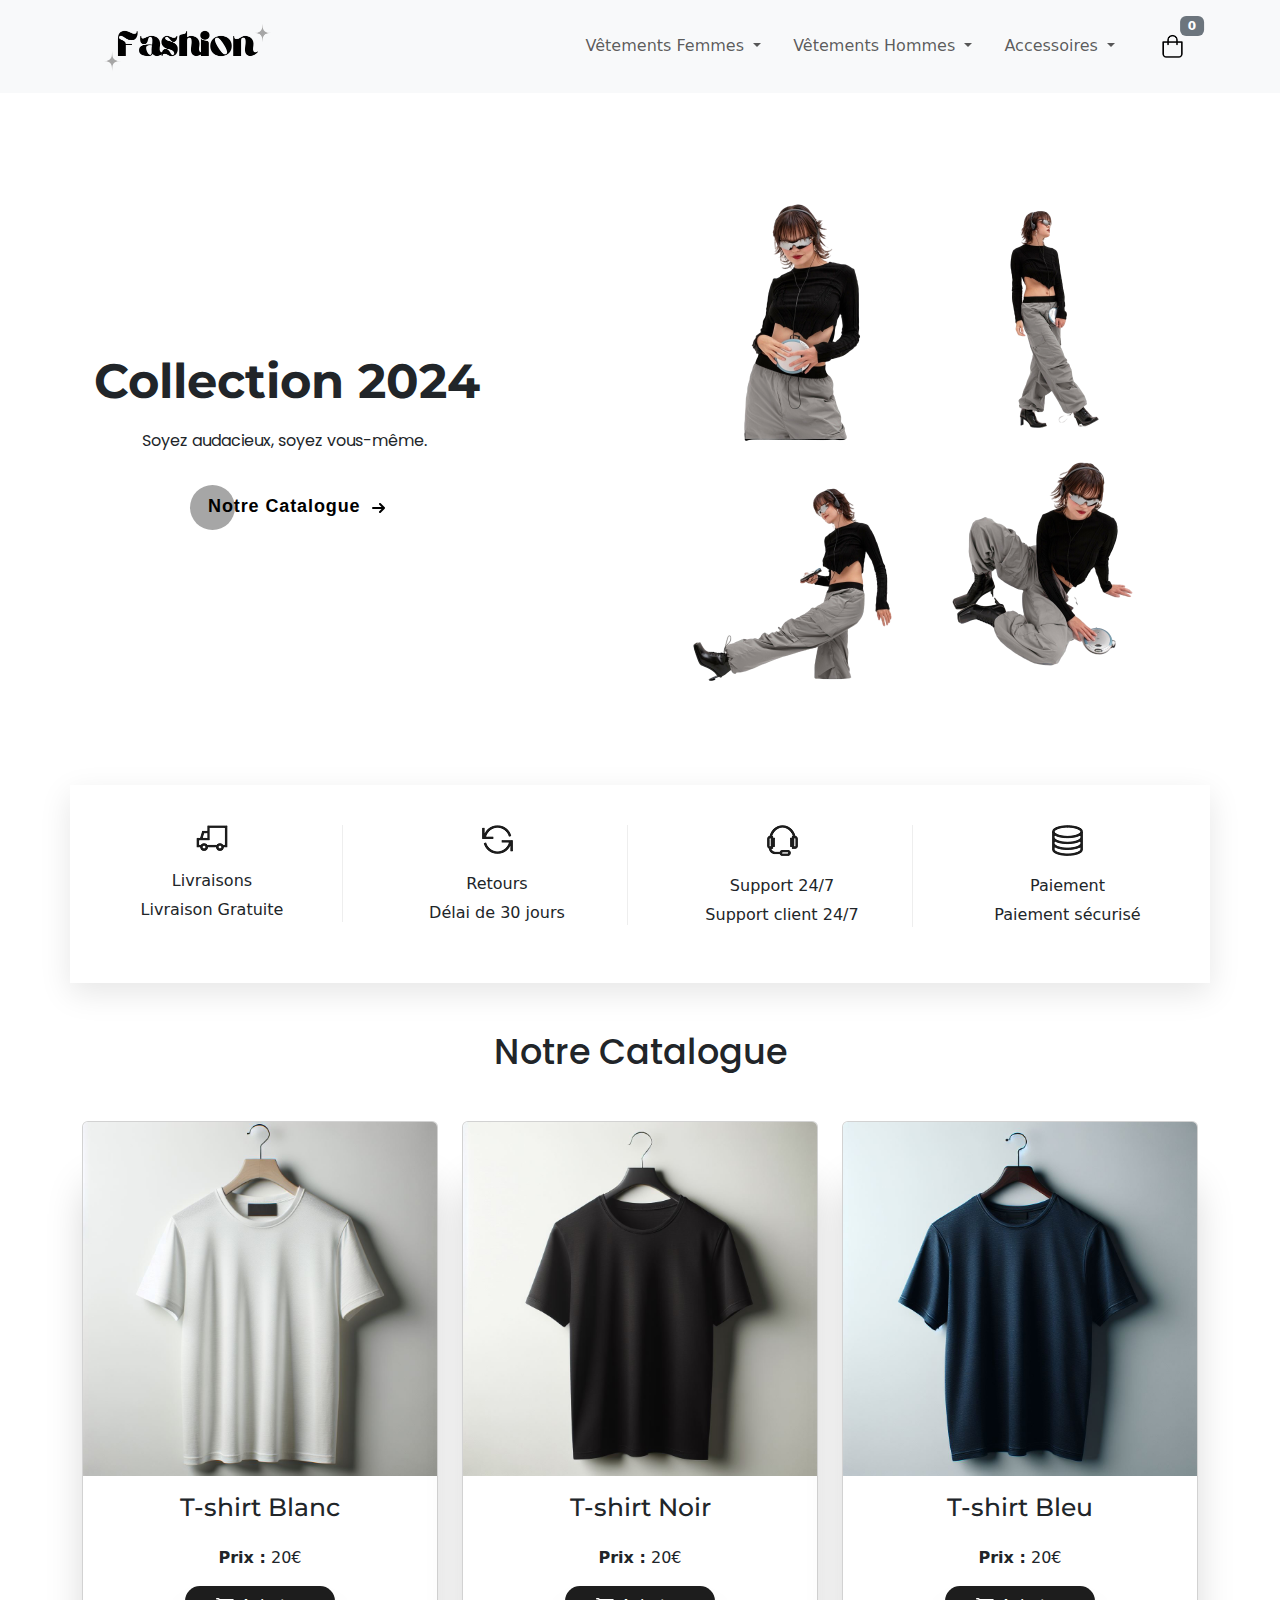
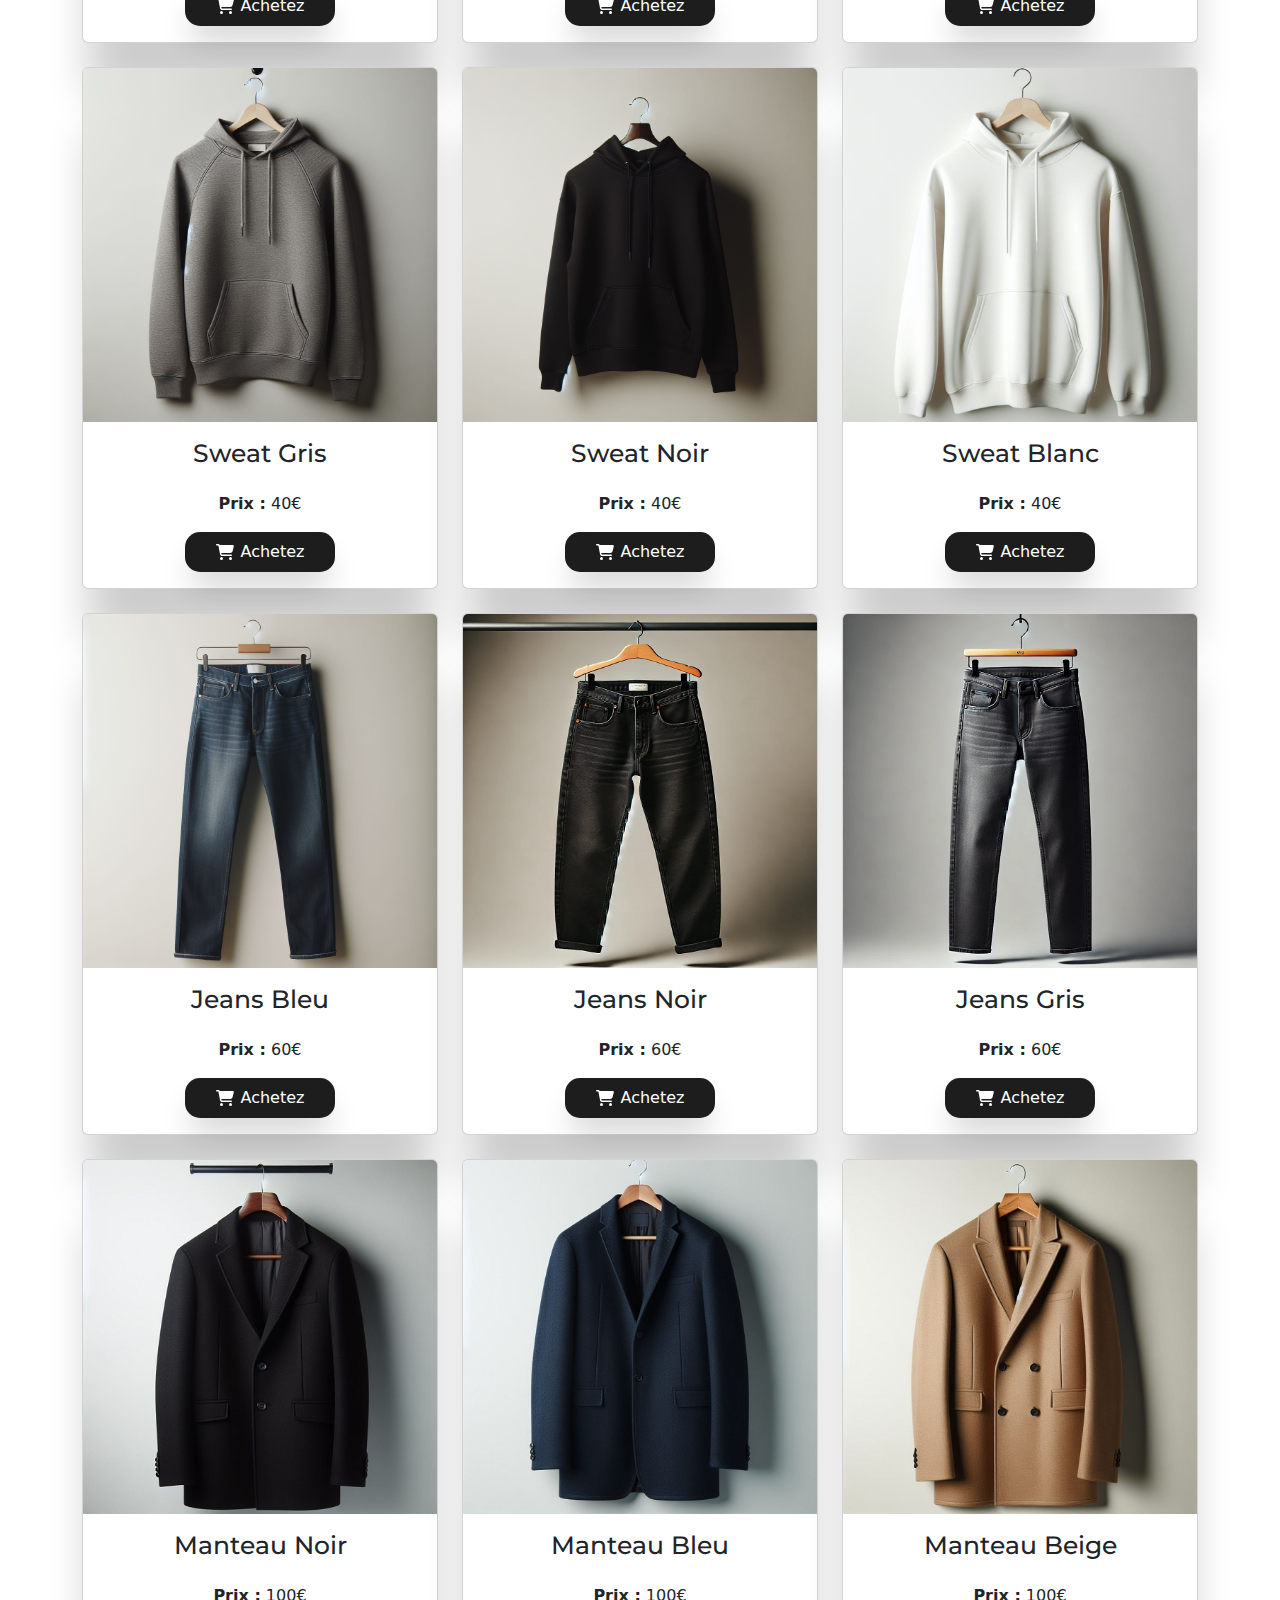
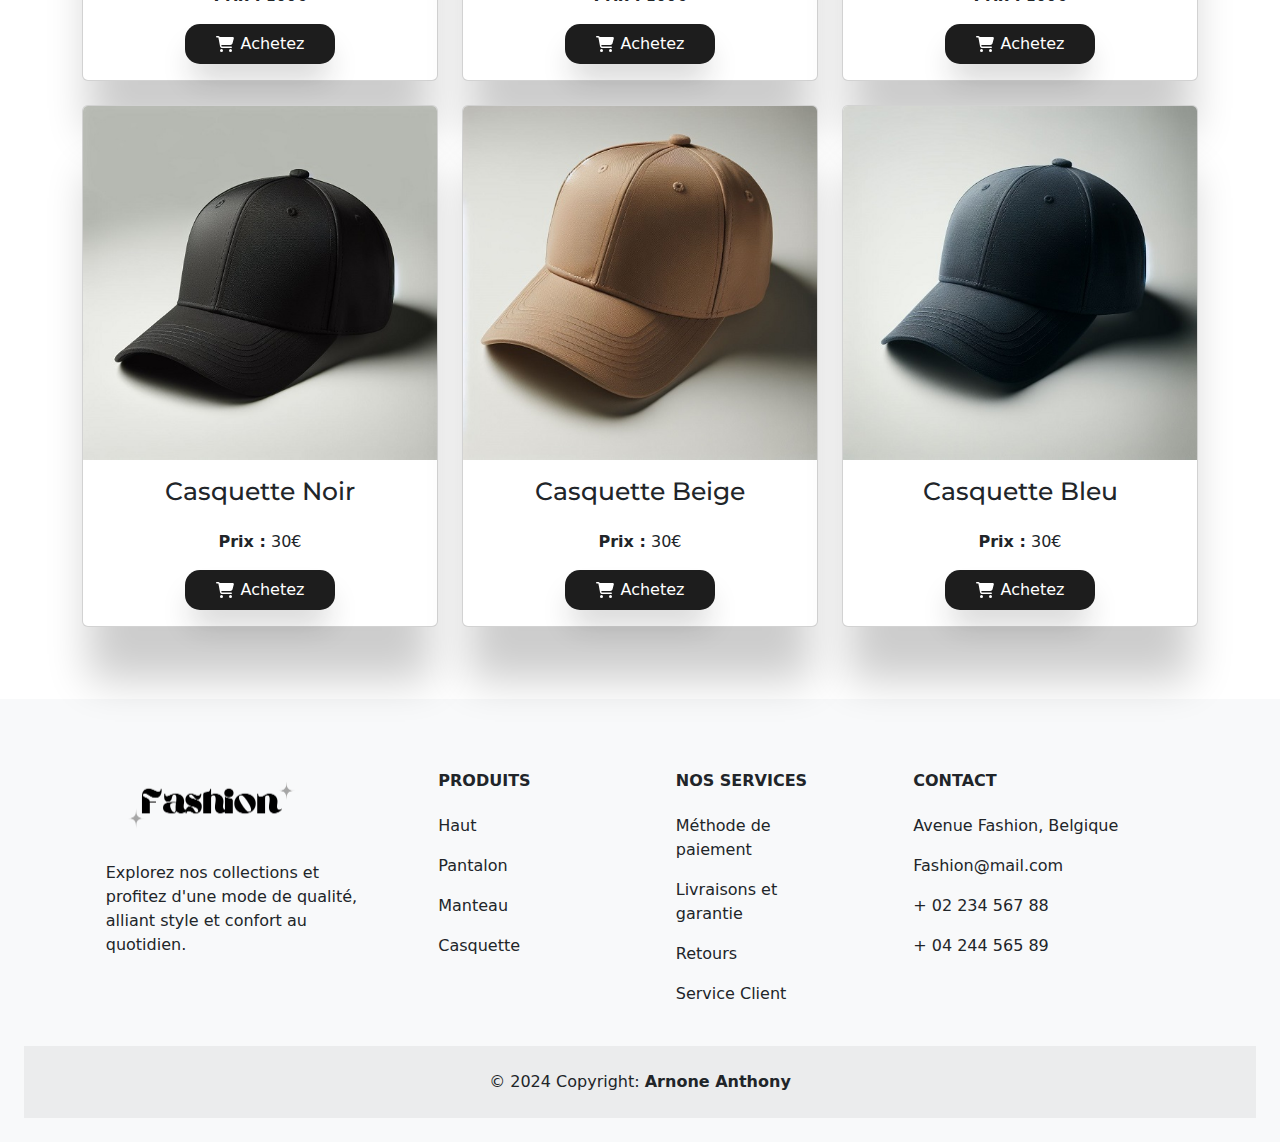
==== commit 015a7527: "ajout du footer" ====
--- a/index.html
+++ b/index.html
@@ -177,6 +177,87 @@
 </div>
 
 
+<footer class="text-center text-lg-start bg-body-tertiary mt-5 p-4">
+    <section>
+        <div class="container text-center text-md-start mt-5">
+
+            <div class="row mt-3">
+
+                <div class="col-md-3 col-lg-4 col-xl-3 mx-auto mb-4">
+
+                    <h6 class="text-uppercase fw-bold mb-4">
+                        <img src="images/logo.png" alt="logo" width="221" height="66">
+                    </h6>
+                    <p>
+                        Explorez nos collections et profitez d'une mode de qualité, alliant style et confort au quotidien.
+                    </p>
+                </div>
+
+                <div class="col-md-2 col-lg-2 col-xl-2 mx-auto mb-4">
+
+                    <h6 class="text-uppercase fw-bold mb-4">
+                        Produits
+                    </h6>
+                    <p>
+                        <a href="#!" class="text-reset text-decoration-none ">Haut</a>
+                    </p>
+                    <p>
+                        <a href="#!" class="text-reset text-decoration-none">Pantalon</a>
+                    </p>
+                    <p>
+                        <a href="#!" class="text-reset text-decoration-none">Manteau</a>
+                    </p>
+                    <p>
+                        <a href="#!" class="text-reset text-decoration-none">Casquette</a>
+                    </p>
+                </div>
+
+                <div class="col-md-3 col-lg-2 col-xl-2 mx-auto mb-4 ">
+
+                    <h6 class="text-uppercase fw-bold mb-4">
+                        Nos services
+                    </h6>
+                    <p>
+                        <a href="#!" class="text-reset text-decoration-none">Méthode de paiement</a>
+                    </p>
+                    <p>
+                        <a href="#!" class="text-reset text-decoration-none">Livraisons et garantie</a>
+                    </p>
+                    <p>
+                        <a href="#!" class="text-reset text-decoration-none">Retours</a>
+                    </p>
+                    <p>
+                        <a href="#!" class="text-reset text-decoration-none">Service Client</a>
+                    </p>
+                </div>
+
+                <div class="col-md-4 col-lg-3 col-xl-3 mx-auto mb-md-0 mb-4">
+
+                    <h6 class="text-uppercase fw-bold mb-4">Contact</h6>
+                    <p>Avenue Fashion, Belgique</p>
+                    <p>
+
+                        Fashion@mail.com
+                    </p>
+                    <p> + 02 234 567 88</p>
+                    <p> + 04 244 565 89</p>
+                </div>
+
+            </div>
+
+        </div>
+    </section>
+
+
+    <!-- Copyright -->
+    <div class="text-center p-4" style="background-color: rgba(0, 0, 0, 0.05);">
+        © 2024 Copyright:
+        <a class="text-reset fw-bold text-decoration-none" href="#">Arnone Anthony</a>
+    </div>
+    <!-- Copyright -->
+</footer>
+
+
 
 
 <script src="index.js"></script>
